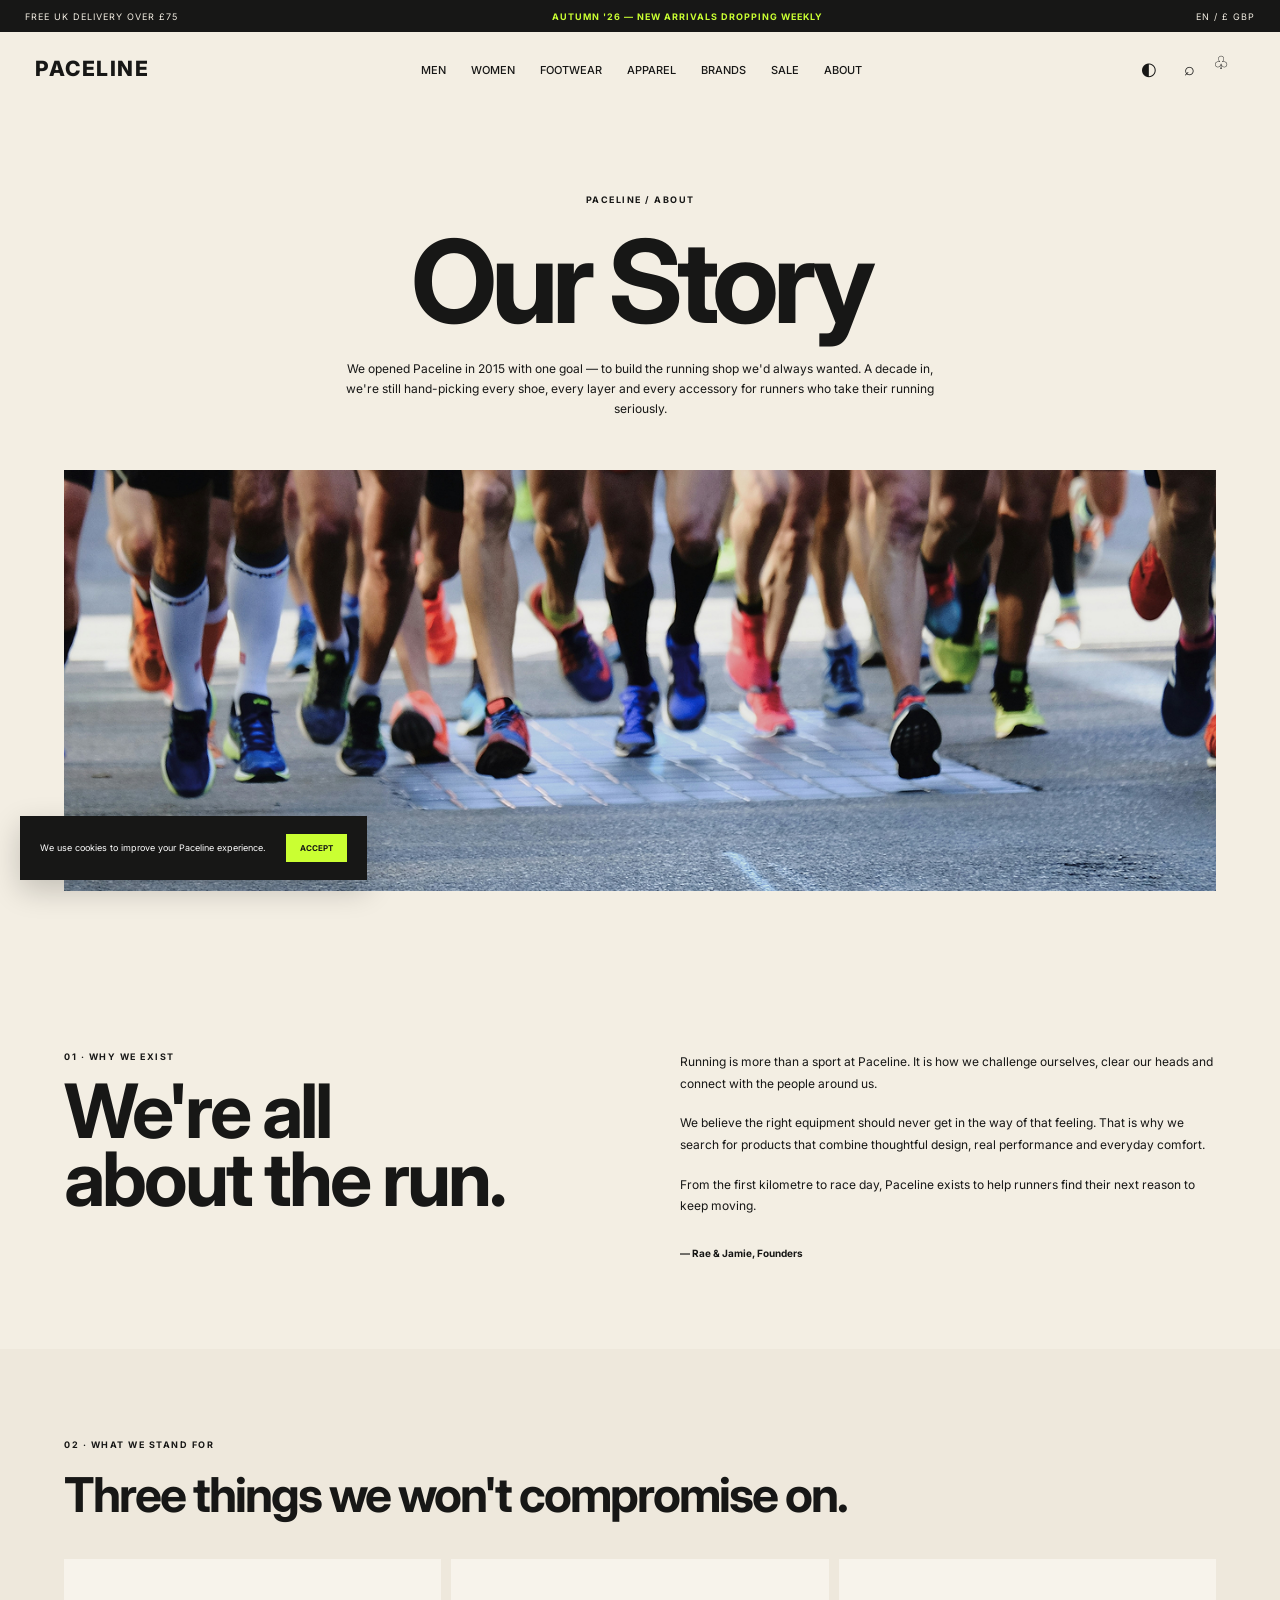
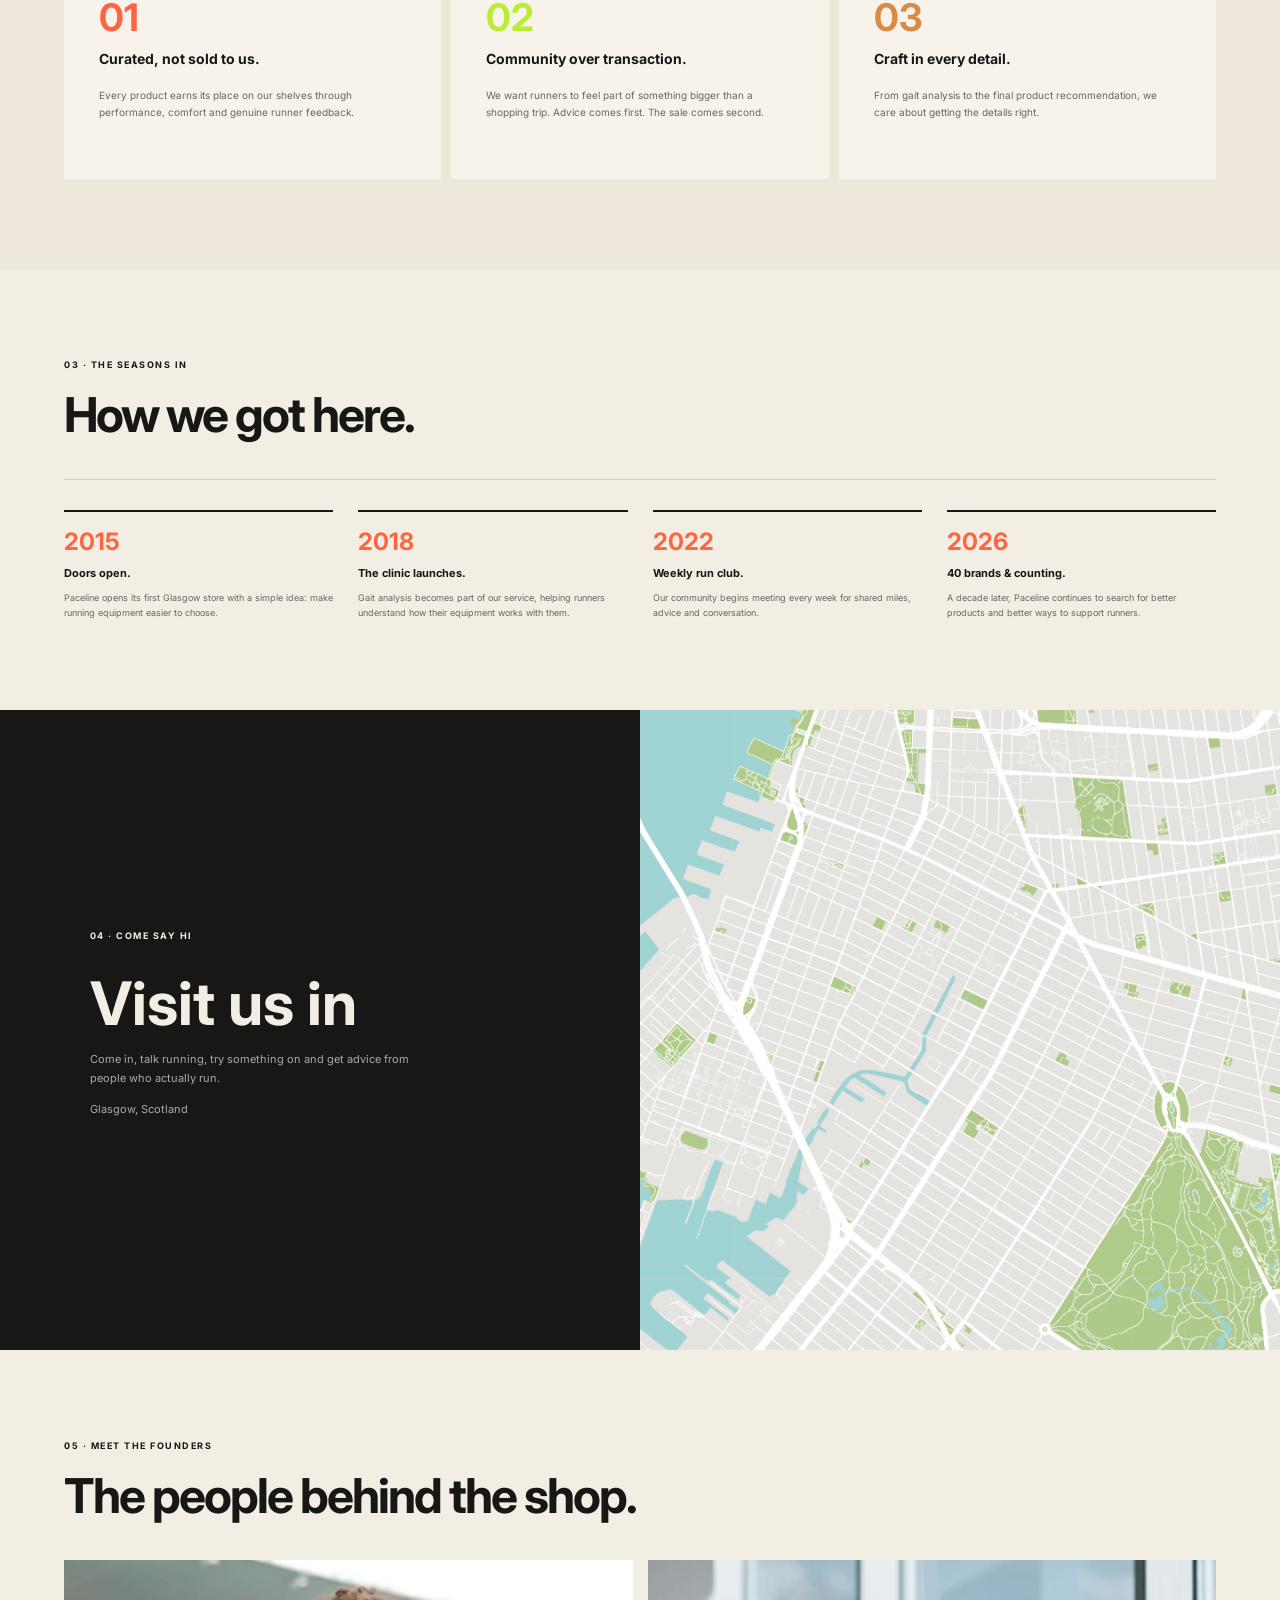
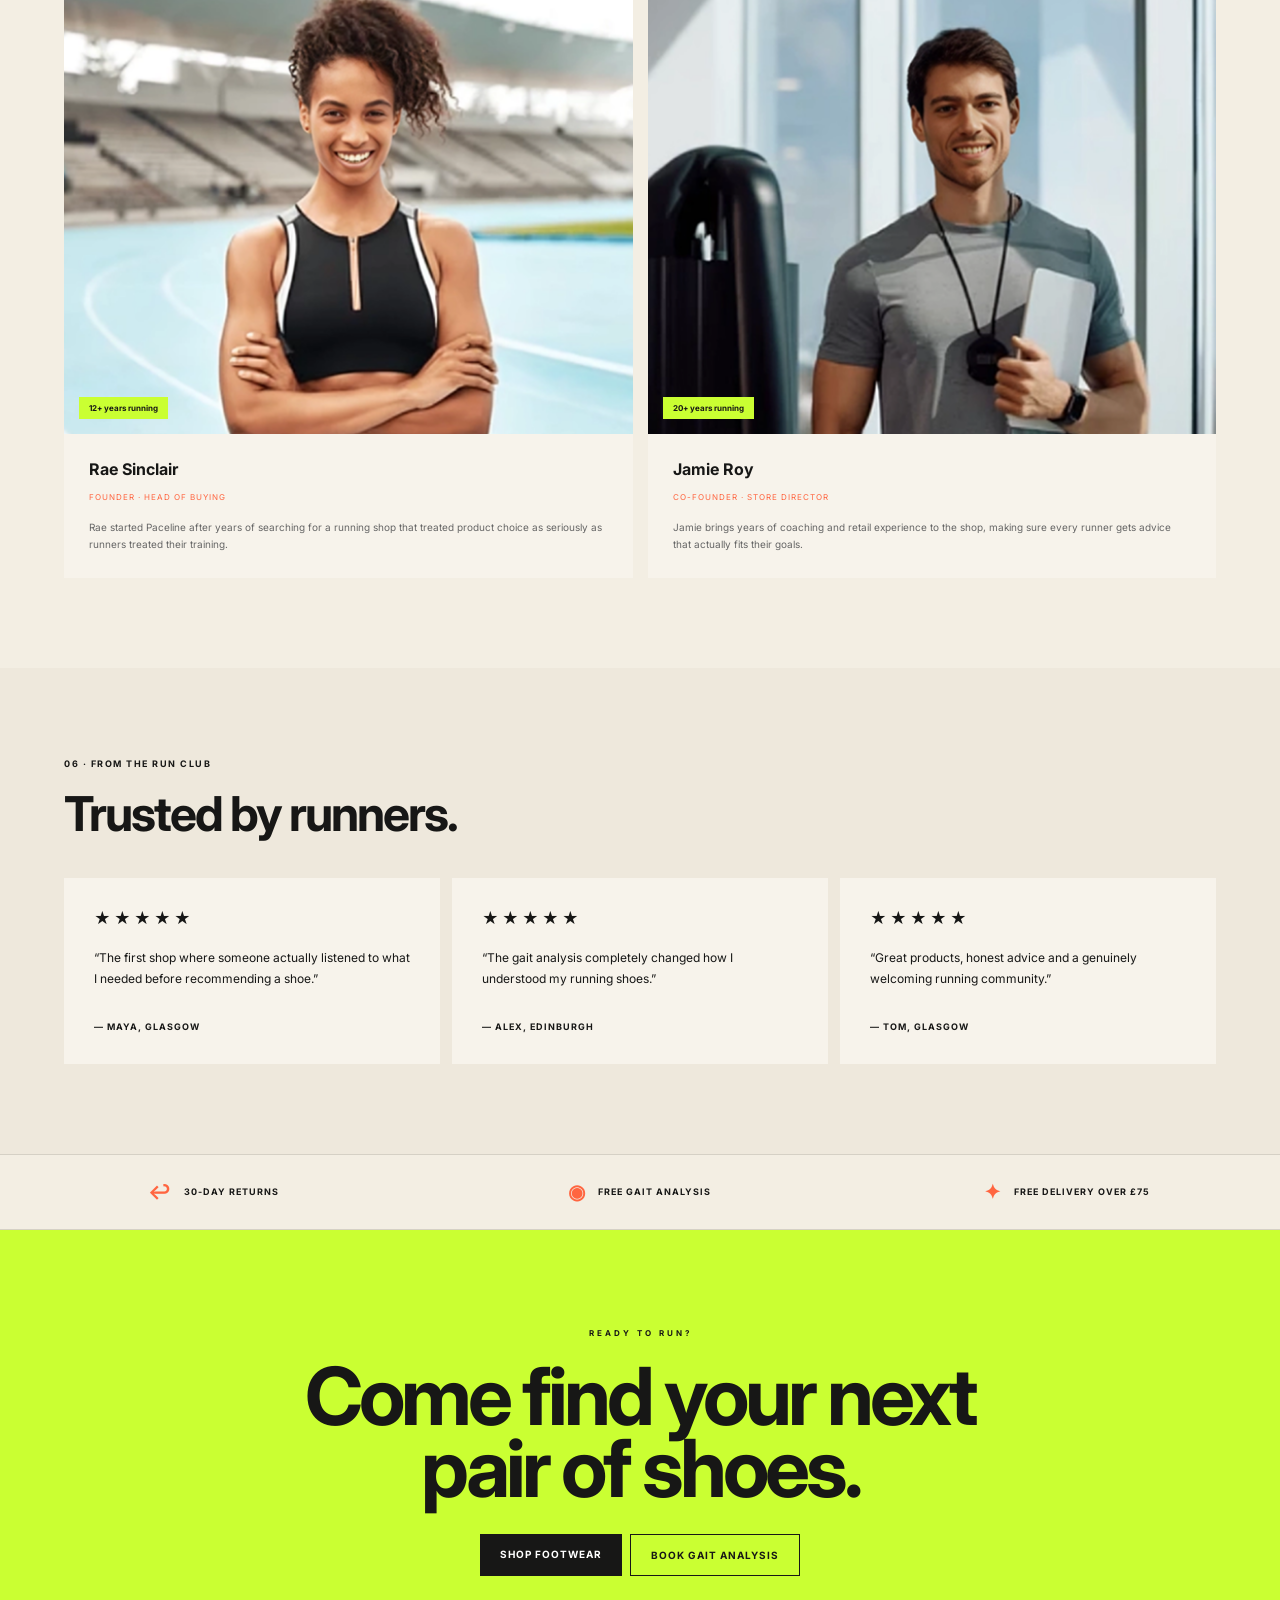
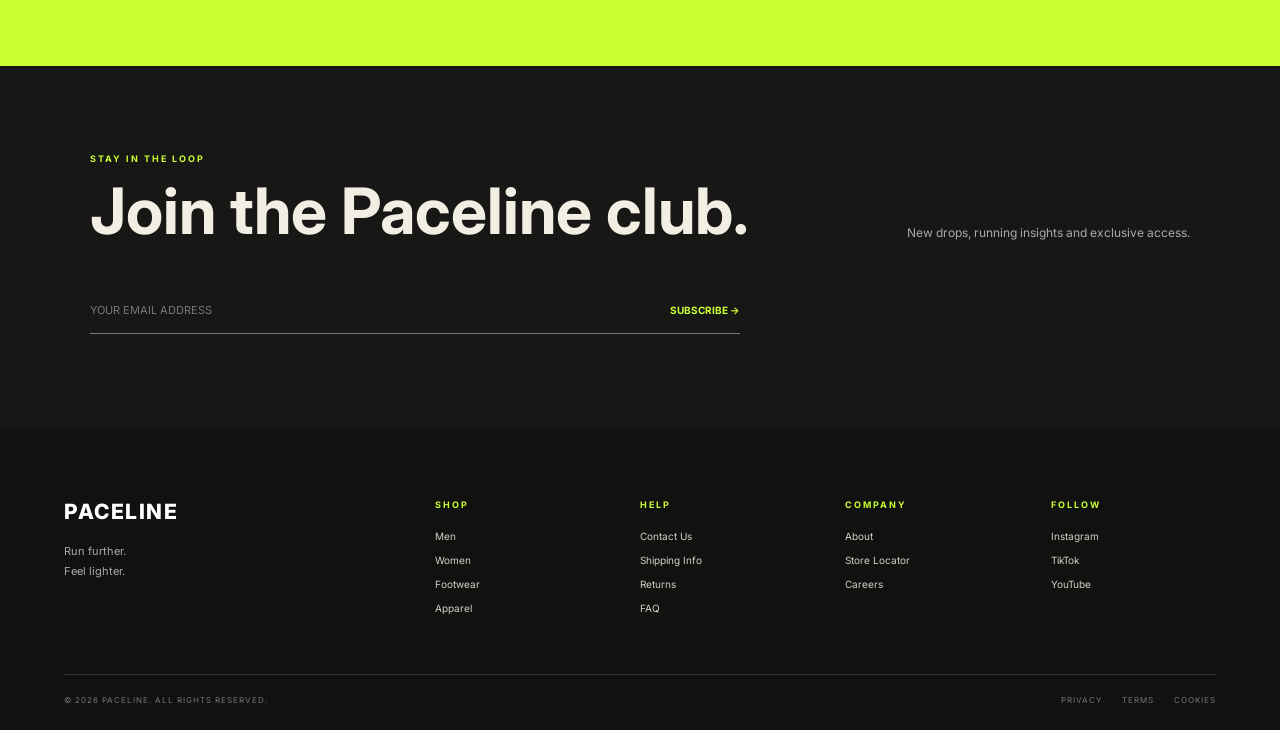
==== about.html @ 54e0bc65 "Initial Paceline website" ====
<!DOCTYPE html>
<html lang="en">

<head>

    <meta charset="UTF-8">

    <meta name="viewport" content="width=device-width, initial-scale=1.0">

    <title>About — Paceline</title>

    <link rel="stylesheet"
        href="https://fonts.googleapis.com/css2?family=Inter:wght@400;500;600;700;800&display=swap">

    <link rel="stylesheet" href="css/style.css">

</head>


<body class="about-page">


    <!-- ================= READING PROGRESS ================= -->

    <div class="reading-progress" id="reading-progress"></div>


    <!-- ================= ANNOUNCEMENT ================= -->

    <div class="announcement-bar">

        <div>FREE UK DELIVERY OVER <span data-gbp="75">£75</span></div>

        <div class="announcement-center">
            AUTUMN '26 — NEW ARRIVALS DROPPING WEEKLY
        </div>

        <button id="currency-switcher" class="currency-switcher">
            EN / £ GBP
        </button>

    </div>


    <!-- ================= NAVBAR ================= -->

    <nav class="navbar">

        <a href="index.html" class="logo">
            PACELINE
        </a>


        <ul class="nav-menu">

            <li><a href="index.html">Men</a></li>
            <li><a href="index.html">Women</a></li>
            <li><a href="index.html">Footwear</a></li>
            <li><a href="index.html">Apparel</a></li>
            <li><a href="index.html">Brands</a></li>
            <li><a href="index.html">Sale</a></li>
            <li><a href="about.html">About</a></li>

        </ul>


        <div class="nav-actions">

            <button class="icon-btn dark-toggle"
                aria-label="Toggle dark mode">
                ◐
            </button>

            <button class="icon-btn"
                id="search-button"
                aria-label="Search">
                ⌕
            </button>

            <a href="index.html#arrivals"
                class="icon-btn"
                aria-label="Shopping bag">
                ♧
            </a>

            <button class="hamburger"
                aria-label="Open menu">
                ☰
            </button>

        </div>

    </nav>


    <!-- ================= SEARCH PANEL ================= -->

    <div class="search-panel" id="search-panel">

        <button class="search-close" id="search-close">
            ×
        </button>

        <div class="search-box">

            <span>SEARCH PACELINE</span>

            <input
                id="site-search"
                type="search"
                placeholder="Search running shoes, apparel..."
                autocomplete="off">

            <p id="search-result">
                Try searching for footwear, trail, apparel or running.
            </p>

        </div>

    </div>


    <main>


        <!-- ================= ABOUT HERO ================= -->

        <section class="about-hero">

            <span class="section-number">
                PACELINE / ABOUT
            </span>

            <h1>
                Our Story
            </h1>

            <p>
                We opened Paceline in 2015 with one goal —
                to build the running shop we'd always wanted.
                A decade in, we're still hand-picking every
                shoe, every layer and every accessory for runners
                who take their running seriously.
            </p>

            <div class="about-hero-image">

                <img
                    src="src/About/main_story_section/image_joggers.png"
                    alt="Runners moving together on a road">

            </div>

        </section>


        <!-- ================= WHY WE RUN ================= -->

        <section class="why-run about-section">

            <div class="about-two-column">

                <div>

                    <span class="section-number">
                        01 · WHY WE EXIST
                    </span>

                    <h2>
                        We're all<br>
                        about the run.
                    </h2>

                </div>


                <div class="about-copy">

                    <p>
                        Running is more than a sport at Paceline.
                        It is how we challenge ourselves, clear
                        our heads and connect with the people around us.
                    </p>

                    <p>
                        We believe the right equipment should never
                        get in the way of that feeling. That is why
                        we search for products that combine thoughtful
                        design, real performance and everyday comfort.
                    </p>

                    <p>
                        From the first kilometre to race day,
                        Paceline exists to help runners find their
                        next reason to keep moving.
                    </p>

                    <strong>
                        — Rae & Jamie, Founders
                    </strong>

                </div>

            </div>

        </section>


        <!-- ================= WHAT WE STAND FOR ================= -->

        <section class="values-section about-section">

            <span class="section-number">
                02 · WHAT WE STAND FOR
            </span>

            <h2 class="small-section-title">
                Three things we won't compromise on.
            </h2>


            <div class="values-grid">


                <article class="value-card">

                    <strong>01</strong>

                    <h3>
                        Curated, not sold to us.
                    </h3>

                    <p>
                        Every product earns its place on our
                        shelves through performance, comfort
                        and genuine runner feedback.
                    </p>

                </article>


                <article class="value-card">

                    <strong>02</strong>

                    <h3>
                        Community over transaction.
                    </h3>

                    <p>
                        We want runners to feel part of something
                        bigger than a shopping trip. Advice comes
                        first. The sale comes second.
                    </p>

                </article>


                <article class="value-card">

                    <strong>03</strong>

                    <h3>
                        Craft in every detail.
                    </h3>

                    <p>
                        From gait analysis to the final product
                        recommendation, we care about getting
                        the details right.
                    </p>

                </article>


            </div>

        </section>


        <!-- ================= TIMELINE ================= -->

        <section class="timeline-section about-section">

            <span class="section-number">
                03 · THE SEASONS IN
            </span>

            <h2 class="small-section-title">
                How we got here.
            </h2>


            <div class="timeline">


                <article class="timeline-item">

                    <strong>2015</strong>

                    <h3>
                        Doors open.
                    </h3>

                    <p>
                        Paceline opens its first Glasgow store
                        with a simple idea: make running equipment
                        easier to choose.
                    </p>

                </article>


                <article class="timeline-item">

                    <strong>2018</strong>

                    <h3>
                        The clinic launches.
                    </h3>

                    <p>
                        Gait analysis becomes part of our service,
                        helping runners understand how their
                        equipment works with them.
                    </p>

                </article>


                <article class="timeline-item">

                    <strong>2022</strong>

                    <h3>
                        Weekly run club.
                    </h3>

                    <p>
                        Our community begins meeting every week
                        for shared miles, advice and conversation.
                    </p>

                </article>


                <article class="timeline-item">

                    <strong>2026</strong>

                    <h3>
                        40 brands & counting.
                    </h3>

                    <p>
                        A decade later, Paceline continues to
                        search for better products and better
                        ways to support runners.
                    </p>

                </article>


            </div>

        </section>


        <!-- ================= VISIT US ================= -->

        <section class="visit-section">

            <div class="visit-content">

                <span class="section-number">
                    04 · COME SAY HI
                </span>

                <h2>
                    Visit us in
                </h2>

                <p>
                    Come in, talk running, try something on and
                    get advice from people who actually run.
                </p>

                <p>
                    Glasgow, Scotland
                </p>

            </div>


            <div class="visit-map">

                <img
                    src="src/About/visit_us_section/map.png"
                    alt="Map showing Paceline store location">

            </div>

        </section>


        <!-- ================= FOUNDERS ================= -->

        <section class="founders-section about-section">

            <span class="section-number">
                05 · MEET THE FOUNDERS
            </span>

            <h2 class="small-section-title">
                The people behind the shop.
            </h2>


            <div class="founders-grid">


                <article class="founder-card">

                    <div class="founder-image">

                        <img
                            src="src/About/founders_section/image1.png"
                            alt="Rae Sinclair">

                        <span class="experience-badge">
                            12+ years running
                        </span>

                    </div>


                    <div class="founder-info">

                        <h3>
                            Rae Sinclair
                        </h3>

                        <span>
                            Founder · Head of Buying
                        </span>

                        <p>
                            Rae started Paceline after years of
                            searching for a running shop that treated
                            product choice as seriously as runners
                            treated their training.
                        </p>

                    </div>

                </article>


                <article class="founder-card">

                    <div class="founder-image">

                        <img
                            src="src/About/founders_section/image2.png"
                            alt="Jamie Roy">

                        <span class="experience-badge">
                            20+ years running
                        </span>

                    </div>


                    <div class="founder-info">

                        <h3>
                            Jamie Roy
                        </h3>

                        <span>
                            Co-Founder · Store Director
                        </span>

                        <p>
                            Jamie brings years of coaching and
                            retail experience to the shop, making
                            sure every runner gets advice that
                            actually fits their goals.
                        </p>

                    </div>

                </article>


            </div>

        </section>


        <!-- ================= TESTIMONIALS ================= -->

        <section class="testimonials-section about-section">

            <span class="section-number">
                06 · FROM THE RUN CLUB
            </span>

            <h2 class="small-section-title">
                Trusted by runners.
            </h2>


            <div class="testimonial-grid">

                <article class="testimonial">
                    <div class="stars">★★★★★</div>

                    <p>
                        “The first shop where someone actually
                        listened to what I needed before recommending
                        a shoe.”
                    </p>

                    <strong>
                        — Maya, Glasgow
                    </strong>
                </article>


                <article class="testimonial">
                    <div class="stars">★★★★★</div>

                    <p>
                        “The gait analysis completely changed how
                        I understood my running shoes.”
                    </p>

                    <strong>
                        — Alex, Edinburgh
                    </strong>
                </article>


                <article class="testimonial">
                    <div class="stars">★★★★★</div>

                    <p>
                        “Great products, honest advice and a
                        genuinely welcoming running community.”
                    </p>

                    <strong>
                        — Tom, Glasgow
                    </strong>
                </article>

            </div>

        </section>


        <!-- ================= TRUST BADGES ================= -->

        <section class="trust-section">

            <div class="trust-item">
                <strong>↩</strong>
                <span>30-DAY RETURNS</span>
            </div>

            <div class="trust-item">
                <strong>◉</strong>
                <span>FREE GAIT ANALYSIS</span>
            </div>

            <div class="trust-item">
                <strong>✦</strong>
                <span>FREE DELIVERY OVER <span data-gbp="75">£75</span></span>
            </div>

        </section>


        <!-- ================= BIG CTA ================= -->

        <section class="about-cta">

            <span>
                READY TO RUN?
            </span>

            <h2>
                Come find your next<br>
                pair of shoes.
            </h2>


            <div class="cta-buttons">

                <a href="index.html#arrivals"
                    class="btn btn-dark">
                    SHOP FOOTWEAR
                </a>

                <button
                    id="open-gait-modal"
                    class="btn btn-outline-dark">
                    BOOK GAIT ANALYSIS
                </button>

            </div>

        </section>


        <!-- ================= NEWSLETTER ================= -->

        <section class="newsletter">

            <div class="newsletter-top">

                <div>

                    <span>
                        STAY IN THE LOOP
                    </span>

                    <h2>
                        Join the Paceline club.
                    </h2>

                </div>

                <p>
                    New drops, running insights and
                    exclusive access.
                </p>

            </div>


            <form class="newsletter-form"
                id="newsletter-form">

                <input
                    type="email"
                    placeholder="YOUR EMAIL ADDRESS"
                    aria-label="Email address"
                    required>

                <button type="submit">
                    SUBSCRIBE →
                </button>

            </form>

            <p class="newsletter-message"></p>

        </section>

    </main>


    <!-- ================= GAIT MODAL ================= -->

    <div class="modal" id="gait-modal">

        <div class="modal-content">

            <button
                class="modal-close"
                id="close-gait-modal"
                aria-label="Close booking form">
                ×
            </button>


            <span class="section-number">
                PACELINE CLINIC
            </span>

            <h2>
                Book gait analysis.
            </h2>

            <p>
                Choose a convenient date and time for your
                free running gait analysis.
            </p>


            <form id="gait-form">

                <label>
                    Your name

                    <input
                        type="text"
                        id="gait-name"
                        required
                        minlength="2"
                        placeholder="Enter your name">
                </label>


                <label>
                    Date

                    <input
                        type="date"
                        id="gait-date"
                        required>
                </label>


                <label>
                    Time slot

                    <select id="gait-time" required>

                        <option value="">
                            Select a time
                        </option>

                        <option>
                            10:00 AM
                        </option>

                        <option>
                            11:30 AM
                        </option>

                        <option>
                            1:00 PM
                        </option>

                        <option>
                            3:00 PM
                        </option>

                        <option>
                            5:00 PM
                        </option>

                    </select>

                </label>


                <button
                    type="submit"
                    class="btn btn-dark modal-submit">
                    CONFIRM BOOKING →
                </button>

                <p
                    id="gait-message"
                    class="form-message">
                </p>

            </form>

        </div>

    </div>


    <!-- ================= FOOTER ================= -->

    <footer class="footer">

        <div class="footer-grid">


            <div class="footer-brand">

                <a href="index.html"
                    class="logo">
                    PACELINE
                </a>

                <p>
                    Run further.<br>
                    Feel lighter.
                </p>

            </div>


            <div class="footer-column">

                <h4>SHOP</h4>

                <a href="index.html">Men</a>
                <a href="index.html">Women</a>
                <a href="index.html">Footwear</a>
                <a href="index.html">Apparel</a>

            </div>


            <div class="footer-column">

                <h4>HELP</h4>

                <a href="#">Contact Us</a>
                <a href="#">Shipping Info</a>
                <a href="#">Returns</a>
                <a href="#">FAQ</a>

            </div>


            <div class="footer-column">

                <h4>COMPANY</h4>

                <a href="about.html">About</a>
                <a href="#">Store Locator</a>
                <a href="#">Careers</a>

            </div>


            <div class="footer-column">

                <h4>FOLLOW</h4>

                <a href="#">Instagram</a>
                <a href="#">TikTok</a>
                <a href="#">YouTube</a>

            </div>

        </div>


        <div class="footer-bottom">

            <p>
                © 2026 PACELINE. ALL RIGHTS RESERVED.
            </p>

            <div class="footer-legal">

                <a href="#">PRIVACY</a>
                <a href="#">TERMS</a>
                <a href="#">COOKIES</a>

            </div>

        </div>

    </footer>


    <!-- ================= BACK TO TOP ================= -->

    <button
        id="back-to-top"
        class="back-to-top"
        aria-label="Back to top">
        ↑
    </button>


    <!-- ================= COOKIE BANNER ================= -->

    <div class="cookie-banner" id="cookie-banner">

        <p>
            We use cookies to improve your Paceline experience.
        </p>

        <button id="accept-cookies">
            ACCEPT
        </button>

    </div>


    <script src="js/script.js"></script>

</body>

</html>
---- css/style.css ----
/* =========================================================
   PACELINE — FRONTEND TASK
   Main Stylesheet
   ========================================================= */


/* =========================
   RESET
   ========================= */

* {
    margin: 0;
    padding: 0;
    box-sizing: border-box;
}

html {
    scroll-behavior: smooth;
}

body {
    font-family: "Inter", Arial, sans-serif;
    background: #f3eee3;
    color: #171716;
    overflow-x: hidden;
}

img {
    display: block;
    width: 100%;
}

a {
    color: inherit;
    text-decoration: none;
}

button,
input {
    font: inherit;
}


/* =========================
   ANNOUNCEMENT BAR
   ========================= */

.announcement-bar {
    min-height: 32px;
    padding: 8px 25px;

    background: #171716;
    color: #f3eee3;

    display: flex;
    align-items: center;
    justify-content: space-between;

    font-size: 9px;
    letter-spacing: 1px;
    text-transform: uppercase;
}

.announcement-center {
    color: #caff32;
    font-weight: 700;
}


/* =========================
   NAVBAR
   ========================= */

.navbar {
    width: 100%;
    min-height: 72px;

    padding: 0 35px;

    background: #f3eee3;

    display: flex;
    align-items: center;

    position: relative;
    z-index: 100;
}


/* Logo */

.logo {
    color: #171716;
    font-size: 21px;
    font-weight: 800;
    letter-spacing: 1.5px;

    white-space: nowrap;
}


/* NAVIGATION */

.nav-menu {
    display: flex;
    flex-direction: row;
    align-items: center;
    justify-content: center;

    gap: 25px;

    list-style: none;

    margin-left: auto;
    margin-right: auto;
}

.nav-menu li {
    list-style: none;
}

.nav-menu a {
    color: #171716;

    font-size: 11px;
    font-weight: 500;

    text-transform: uppercase;

    white-space: nowrap;

    transition: opacity 0.2s ease;
}

.nav-menu a:hover {
    opacity: 0.5;
}


/* NAV ACTIONS */

.nav-actions {
    display: flex;
    align-items: center;
    gap: 8px;
}

.icon-btn {
    width: 32px;
    height: 32px;

    border: none;
    background: transparent;

    color: #171716;

    cursor: pointer;

    font-size: 18px;
}

.icon-btn:hover {
    opacity: 0.5;
}

.cart-button {
    position: relative;
}

.cart-count {
    position: absolute;

    top: -2px;
    right: -2px;

    width: 15px;
    height: 15px;

    border-radius: 50%;

    background: #caff32;

    display: flex;
    align-items: center;
    justify-content: center;

    font-size: 8px;
    font-weight: 700;
}

.hamburger {
    display: none;

    border: none;
    background: transparent;

    font-size: 22px;

    cursor: pointer;
}


/* =========================
   HERO
   ========================= */

.hero {
    min-height: 650px;

    background-image:
        linear-gradient(
            90deg,
            rgba(0, 0, 0, 0.55),
            rgba(0, 0, 0, 0.05)
        ),
        url("../src/Home/hero_section/image1.png");

    background-size: cover;
    background-position: center;

    position: relative;

    display: flex;
    align-items: center;
}

.hero-overlay {
    max-width: 650px;

    padding: 70px 7vw;

    color: white;
}

.sub-heading {
    display: block;

    color: #caff32;

    font-size: 10px;
    font-weight: 700;

    letter-spacing: 2px;

    margin-bottom: 20px;
}

.hero h1 {
    font-size: clamp(50px, 7vw, 90px);

    line-height: 0.95;

    letter-spacing: -4px;

    margin-bottom: 25px;
}

.hero p {
    max-width: 420px;

    font-size: 14px;

    line-height: 1.7;

    margin-bottom: 30px;
}

.hero-buttons {
    display: flex;
    gap: 12px;
    flex-wrap: wrap;
}


/* =========================
   BUTTONS
   ========================= */

.btn {
    display: inline-block;

    padding: 14px 20px;

    font-size: 10px;
    font-weight: 700;

    letter-spacing: 1px;

    transition: all 0.2s ease;
}

.btn-primary {
    background: #caff32;
    color: #171716;
}

.btn-primary:hover {
    background: white;
}

.btn-secondary {
    border: 1px solid white;
    color: white;
}

.btn-secondary:hover {
    background: white;
    color: #171716;
}

.btn-light {
    display: inline-block;

    padding: 14px 20px;

    border: 1px solid #f3eee3;

    color: #f3eee3;

    font-size: 10px;
    font-weight: 700;

    letter-spacing: 1px;
}


/* =========================
   GENERAL SECTIONS
   ========================= */

.section {
    padding: 100px 5vw;
}

.section-top {
    display: flex;

    justify-content: space-between;
    align-items: flex-end;

    margin-bottom: 45px;
}

.section-number {
    display: block;

    font-size: 9px;
    font-weight: 700;

    letter-spacing: 1.5px;

    margin-bottom: 15px;
}

.section-top h2 {
    font-size: clamp(36px, 5vw, 62px);

    line-height: 0.95;

    letter-spacing: -2px;
}

.section-link {
    font-size: 10px;
    font-weight: 700;

    border-bottom: 1px solid #171716;

    padding-bottom: 5px;
}


/* =========================
   CATEGORY SECTION
   ========================= */

.category-grid {
    display: grid;

    grid-template-columns: repeat(4, 1fr);

    gap: 12px;
}

.category-card {
    position: relative;

    min-height: 480px;

    overflow: hidden;

    background: #ddd;
}

.category-card img {
    height: 100%;

    object-fit: cover;

    transition: transform 0.5s ease;
}

.category-card:hover img {
    transform: scale(1.04);
}

.category-card::after {
    content: "";

    position: absolute;

    inset: 0;

    background: linear-gradient(
        transparent 45%,
        rgba(0, 0, 0, 0.7)
    );
}

.category-content {
    position: absolute;

    left: 25px;
    right: 25px;
    bottom: 25px;

    z-index: 2;

    color: white;
}

.category-content span {
    font-size: 9px;
}

.category-content h3 {
    font-size: 24px;

    margin: 7px 0 15px;
}

.category-content a {
    font-size: 9px;

    font-weight: 700;

    letter-spacing: 1px;
}


/* =========================
   ARRIVALS
   ========================= */

.product-filters {
    display: flex;

    gap: 25px;

    margin-bottom: 30px;

    border-bottom: 1px solid #d0cbc0;
}

.filter-btn {
    border: none;

    background: transparent;

    padding: 12px 0;

    color: #777;

    font-size: 10px;

    cursor: pointer;
}

.filter-btn.active {
    color: #171716;

    border-bottom: 2px solid #171716;

    font-weight: 700;
}

.product-grid {
    display: grid;

    grid-template-columns: repeat(4, 1fr);

    gap: 18px;
}

.product-card {
    position: relative;
}

.product-image {
    position: relative;

    background: #e6e1d6;

    aspect-ratio: 1 / 1;

    overflow: hidden;
}

.product-image img {
    width: 100%;
    height: 100%;

    object-fit: cover;

    transition: transform 0.4s ease;
}

.product-card:hover .product-image img {
    transform: scale(1.03);
}

.wishlist-btn {
    position: absolute;

    top: 15px;
    right: 15px;

    width: 35px;
    height: 35px;

    border: none;

    border-radius: 50%;

    background: white;

    font-size: 20px;

    cursor: pointer;
}

.product-info {
    padding-top: 15px;
}

.product-brand {
    font-size: 9px;

    font-weight: 700;

    letter-spacing: 1px;
}

.product-name {
    font-size: 14px;

    margin: 6px 0;
}

.product-price {
    font-size: 12px;
}


/* =========================
   STORY
   ========================= */

.story {
    display: grid;

    grid-template-columns: 1fr 1fr;

    min-height: 600px;
}

.story-image {
    overflow: hidden;
}

.story-image img {
    width: 100%;
    height: 100%;

    object-fit: cover;
}

.story-content {
    background: #171716;

    color: #f3eee3;

    padding: 80px 7vw;

    display: flex;
    flex-direction: column;

    justify-content: center;
}

.story-eyebrow {
    color: #caff32;

    font-size: 9px;

    font-weight: 700;

    letter-spacing: 2px;

    margin-bottom: 20px;
}

.story-content h2 {
    font-size: clamp(38px, 5vw, 65px);

    line-height: 0.95;

    letter-spacing: -2px;

    margin-bottom: 25px;
}

.story-content p {
    max-width: 430px;

    color: #bcbab3;

    font-size: 13px;

    line-height: 1.8;

    margin-bottom: 35px;
}

.story-stats {
    display: flex;

    gap: 45px;

    margin-bottom: 35px;
}

.stat {
    display: flex;
    flex-direction: column;

    gap: 5px;
}

.stat strong {
    color: #caff32;

    font-size: 28px;
}

.stat span {
    color: #aaa;

    font-size: 9px;

    text-transform: uppercase;
}


/* =========================
   EXPLORE
   ========================= */

.explore-grid {
    display: grid;

    grid-template-columns: 1fr 1fr;

    gap: 12px;
}

.explore-card {
    min-height: 550px;

    position: relative;

    overflow: hidden;
}

.explore-card img {
    height: 100%;

    object-fit: cover;

    transition: transform 0.5s ease;
}

.explore-card:hover img {
    transform: scale(1.04);
}

.explore-card::after {
    content: "";

    position: absolute;

    inset: 0;

    background: linear-gradient(
        transparent 40%,
        rgba(0, 0, 0, 0.7)
    );
}

.explore-content {
    position: absolute;

    z-index: 2;

    bottom: 35px;
    left: 35px;

    color: white;
}

.explore-content span {
    font-size: 9px;

    letter-spacing: 2px;
}

.explore-content h2 {
    font-size: 38px;

    margin: 8px 0 18px;
}

.explore-content a {
    font-size: 10px;

    font-weight: 700;
}


/* =========================
   NEWSLETTER
   ========================= */

.newsletter {
    background: #171716;

    color: #f3eee3;

    padding: 80px 7vw;
}

.newsletter-top {
    display: flex;

    justify-content: space-between;

    align-items: flex-end;

    gap: 40px;

    margin-bottom: 45px;
}

.newsletter-top span {
    color: #caff32;

    font-size: 9px;

    font-weight: 700;

    letter-spacing: 2px;
}

.newsletter h2 {
    font-size: clamp(40px, 5vw, 70px);

    line-height: 0.95;

    margin-top: 15px;
}

.newsletter-top p {
    max-width: 300px;

    color: #aaa;

    font-size: 12px;

    line-height: 1.6;
}

.newsletter-form {
    display: flex;

    max-width: 650px;

    border-bottom: 1px solid #777;
}

.newsletter-form input {
    flex: 1;

    background: transparent;

    border: none;

    outline: none;

    color: white;

    padding: 16px 0;

    font-size: 11px;
}

.newsletter-form input::placeholder {
    color: #777;
}

.newsletter-form button {
    border: none;

    background: transparent;

    color: #caff32;

    font-size: 10px;

    font-weight: 700;

    cursor: pointer;
}

.newsletter-message {
    margin-top: 15px;

    color: #caff32;

    font-size: 10px;
}


/* =========================
   FOOTER
   ========================= */

.footer {
    background: #111110;

    color: #f3eee3;

    padding: 70px 5vw 25px;
}

.footer-grid {
    display: grid;

    grid-template-columns: 2fr repeat(4, 1fr);

    gap: 40px;

    padding-bottom: 60px;
}

.footer-brand .logo {
    color: white;
}

.footer-brand p {
    color: #aaa;

    font-size: 11px;

    line-height: 1.8;

    margin-top: 18px;
}

.footer-column {
    display: flex;

    flex-direction: column;

    gap: 12px;
}

.footer-column h4 {
    color: #caff32;

    font-size: 9px;

    letter-spacing: 2px;

    margin-bottom: 8px;
}

.footer-column a {
    color: #d2d0c8;

    font-size: 10px;

    transition: color 0.2s ease;
}

.footer-column a:hover {
    color: #caff32;
}

.footer-bottom {
    border-top: 1px solid #333;

    padding-top: 20px;

    display: flex;

    justify-content: space-between;

    align-items: center;
}

.footer-bottom p,
.footer-legal a {
    color: #777;

    font-size: 8px;

    letter-spacing: 1px;
}

.footer-legal {
    display: flex;

    gap: 20px;
}


/* =========================
   TABLET
   ========================= */

@media (max-width: 1000px) {

    .nav-menu {
        gap: 13px;
    }

    .nav-menu a {
        font-size: 9px;
    }

    .navbar {
        padding: 0 20px;
    }

    .category-grid,
    .product-grid {
        grid-template-columns: repeat(2, 1fr);
    }

    .footer-grid {
        grid-template-columns: repeat(3, 1fr);
    }

}


/* =========================
   MOBILE
   ========================= */

@media (max-width: 768px) {

    .announcement-bar {
        justify-content: center;
        text-align: center;
    }

    .announcement-bar > div:first-child,
    .announcement-bar > div:last-child {
        display: none;
    }

    .navbar {
        min-height: 65px;
    }

    .nav-menu {
        display: none;
    }

    .hamburger {
        display: block;
    }

    .hero {
        min-height: 580px;
    }

    .hero-overlay {
        padding: 50px 25px;
    }

    .hero h1 {
        font-size: 55px;
    }

    .section {
        padding: 70px 20px;
    }

    .section-top {
        align-items: flex-start;
        flex-direction: column;

        gap: 25px;
    }

    .category-grid,
    .product-grid {
        grid-template-columns: 1fr 1fr;
    }

    .category-card {
        min-height: 350px;
    }

    .story {
        grid-template-columns: 1fr;
    }

    .story-image {
        min-height: 400px;
    }

    .story-content {
        padding: 65px 25px;
    }

    .explore-grid {
        grid-template-columns: 1fr;
    }

    .explore-card {
        min-height: 450px;
    }

    .newsletter {
        padding: 65px 25px;
    }

    .newsletter-top {
        flex-direction: column;
        align-items: flex-start;
    }

    .footer-grid {
        grid-template-columns: 1fr 1fr;
    }

}


/* =========================
   SMALL MOBILE
   ========================= */

@media (max-width: 480px) {

    .category-grid,
    .product-grid {
        grid-template-columns: 1fr;
    }

    .category-card {
        min-height: 450px;
    }

    .footer-grid {
        grid-template-columns: 1fr;
    }

    .footer-bottom {
        flex-direction: column;
        align-items: flex-start;

        gap: 15px;
    }

    .story-stats {
        gap: 20px;
    }

}
/* =========================================================
   ABOUT PAGE
   ========================================================= */


/* =========================
   READING PROGRESS
   ========================= */

.reading-progress {
    position: fixed;

    top: 0;
    left: 0;

    width: 0%;
    height: 4px;

    background: #caff32;

    z-index: 9999;
}


/* =========================
   CURRENCY
   ========================= */

.currency-switcher {
    border: none;
    background: transparent;

    color: #f3eee3;

    font-size: 9px;
    letter-spacing: 1px;

    cursor: pointer;
}


/* =========================
   ABOUT HERO
   ========================= */

.about-hero {
    padding: 90px 5vw 70px;

    text-align: center;
}

.about-hero h1 {
    font-size: clamp(60px, 9vw, 125px);

    line-height: .9;

    letter-spacing: -6px;

    margin: 25px 0;
}

.about-hero > p {
    max-width: 620px;

    margin: 0 auto 50px;

    font-size: 12px;

    line-height: 1.7;
}

.about-hero-image {
    max-width: 1400px;

    margin: auto;
}

.about-hero-image img {
    width: 100%;
}


/* =========================
   ABOUT SECTIONS
   ========================= */

.about-section {
    padding: 90px 5vw;
}

.about-two-column {
    display: grid;

    grid-template-columns: 1fr 1fr;

    gap: 80px;
}

.about-two-column h2 {
    font-size: clamp(45px, 6vw, 75px);

    line-height: .9;

    letter-spacing: -3px;
}

.about-copy {
    max-width: 560px;
}

.about-copy p {
    font-size: 12px;

    line-height: 1.8;

    margin-bottom: 18px;
}

.about-copy strong {
    display: block;

    margin-top: 30px;

    font-size: 10px;
}


/* =========================
   VALUES
   ========================= */

.values-section {
    background: #eee8dc;
}

.small-section-title {
    font-size: clamp(30px, 4vw, 48px);

    margin: 15px 0 35px;

    letter-spacing: -2px;
}

.values-grid {
    display: grid;

    grid-template-columns: repeat(3, 1fr);

    gap: 10px;
}

.value-card {
    background: #f7f3eb;

    padding: 35px;

    min-height: 220px;
}

.value-card > strong {
    color: #ff6540;

    font-size: 38px;
}

.value-card:nth-child(2) > strong {
    color: #b9ed32;
}

.value-card:nth-child(3) > strong {
    color: #d98b46;
}

.value-card h3 {
    font-size: 14px;

    margin: 10px 0 20px;
}

.value-card p {
    font-size: 10px;

    line-height: 1.7;

    color: #666;
}


/* =========================
   TIMELINE
   ========================= */

.timeline {
    display: grid;

    grid-template-columns: repeat(4, 1fr);

    gap: 25px;

    border-top: 1px solid #d5d0c5;

    padding-top: 30px;
}

.timeline-item {
    border-top: 2px solid #171716;

    padding-top: 15px;
}

.timeline-item > strong {
    color: #ff6540;

    font-size: 24px;
}

.timeline-item h3 {
    font-size: 11px;

    margin: 10px 0;
}

.timeline-item p {
    color: #666;

    font-size: 9px;

    line-height: 1.7;
}


/* =========================
   VISIT US
   ========================= */

.visit-section {
    display: grid;

    grid-template-columns: 1fr 1fr;

    min-height: 450px;
}

.visit-content {
    background: #171716;

    color: #f3eee3;

    padding: 80px 7vw;

    display: flex;

    flex-direction: column;

    justify-content: center;
}

.visit-content h2 {
    font-size: 60px;

    line-height: .9;

    margin: 20px 0;
}

.visit-content p {
    color: #aaa;

    font-size: 11px;

    line-height: 1.7;

    max-width: 350px;

    margin-bottom: 12px;
}

.visit-map {
    min-height: 450px;
}

.visit-map img {
    height: 100%;

    object-fit: cover;
}


/* =========================
   FOUNDERS
   ========================= */

.founders-grid {
    display: grid;

    grid-template-columns: 1fr 1fr;

    gap: 15px;
}

.founder-card {
    background: #f7f3eb;
}

.founder-image {
    position: relative;
}

.founder-image img {
    width: 100%;

    aspect-ratio: 1.2;

    object-fit: cover;
}

.experience-badge {
    position: absolute;

    bottom: 15px;
    left: 15px;

    background: #caff32;

    color: #171716;

    padding: 6px 10px;

    font-size: 8px;

    font-weight: 700;
}

.founder-info {
    padding: 25px;
}

.founder-info h3 {
    font-size: 16px;

    margin-bottom: 5px;
}

.founder-info > span {
    color: #ff6540;

    font-size: 8px;

    text-transform: uppercase;

    letter-spacing: 1px;
}

.founder-info p {
    margin-top: 15px;

    color: #666;

    font-size: 10px;

    line-height: 1.7;
}


/* =========================
   TESTIMONIALS
   ========================= */

.testimonials-section {
    background: #eee8dc;
}

.testimonial-grid {
    display: grid;

    grid-template-columns: repeat(3, 1fr);

    gap: 12px;
}

.testimonial {
    background: #f7f3eb;

    padding: 30px;
}

.stars {
    color: #171716;

    letter-spacing: 3px;

    margin-bottom: 20px;
}

.testimonial p {
    font-size: 12px;

    line-height: 1.7;

    margin-bottom: 25px;
}

.testimonial strong {
    font-size: 9px;

    text-transform: uppercase;

    letter-spacing: 1px;
}


/* =========================
   TRUST BADGES
   ========================= */

.trust-section {
    display: grid;

    grid-template-columns: repeat(3, 1fr);

    border-top: 1px solid #d5d0c5;

    border-bottom: 1px solid #d5d0c5;
}

.trust-item {
    padding: 25px;

    display: flex;

    justify-content: center;

    align-items: center;

    gap: 12px;

    font-size: 9px;

    font-weight: 700;

    letter-spacing: 1px;
}

.trust-item strong {
    color: #ff6540;

    font-size: 20px;
}


/* =========================
   ABOUT CTA
   ========================= */

.about-cta {
    background: #caff32;

    text-align: center;

    padding: 90px 20px;
}

.about-cta > span {
    font-size: 8px;

    font-weight: 700;

    letter-spacing: 3px;
}

.about-cta h2 {
    font-size: clamp(45px, 7vw, 80px);

    line-height: .9;

    letter-spacing: -4px;

    margin: 20px 0 30px;
}

.cta-buttons {
    display: flex;

    justify-content: center;

    gap: 8px;
}

.btn-dark {
    border: none;

    background: #171716;

    color: white;

    cursor: pointer;
}

.btn-outline-dark {
    border: 1px solid #171716;

    background: transparent;

    color: #171716;

    cursor: pointer;
}


/* =========================
   MODAL
   ========================= */

.modal {
    position: fixed;

    inset: 0;

    background: rgba(0, 0, 0, .65);

    z-index: 5000;

    display: none;

    align-items: center;

    justify-content: center;

    padding: 20px;
}

.modal.active {
    display: flex;
}

.modal-content {
    position: relative;

    width: 100%;

    max-width: 500px;

    background: #f3eee3;

    padding: 45px;
}

.modal-close {
    position: absolute;

    top: 15px;
    right: 18px;

    border: none;

    background: transparent;

    font-size: 28px;

    cursor: pointer;
}

.modal-content h2 {
    font-size: 42px;

    line-height: .95;

    margin: 15px 0;
}

.modal-content > p {
    color: #666;

    font-size: 11px;

    line-height: 1.6;

    margin-bottom: 25px;
}

#gait-form {
    display: flex;

    flex-direction: column;

    gap: 18px;
}

#gait-form label {
    display: flex;

    flex-direction: column;

    gap: 7px;

    font-size: 9px;

    font-weight: 700;

    text-transform: uppercase;
}

#gait-form input,
#gait-form select {
    width: 100%;

    border: 1px solid #bbb;

    background: transparent;

    padding: 12px;

    outline: none;

    font-size: 11px;
}

.modal-submit {
    margin-top: 5px;

    padding: 15px;

    border: none;
}

.form-message {
    font-size: 10px;

    color: #267a18;
}


/* =========================
   SEARCH PANEL
   ========================= */

.search-panel {
    position: fixed;

    inset: 0;

    background: #f3eee3;

    z-index: 4000;

    display: none;

    align-items: center;

    justify-content: center;
}

.search-panel.active {
    display: flex;
}

.search-box {
    width: min(700px, 85%);

    text-align: center;
}

.search-box span {
    font-size: 9px;

    letter-spacing: 2px;

    font-weight: 700;
}

.search-box input {
    display: block;

    width: 100%;

    border: none;

    border-bottom: 2px solid #171716;

    background: transparent;

    padding: 20px 0;

    margin: 15px 0;

    outline: none;

    font-size: 30px;
}

.search-box p {
    color: #777;

    font-size: 10px;
}

.search-close {
    position: absolute;

    top: 25px;
    right: 30px;

    border: none;

    background: transparent;

    font-size: 30px;

    cursor: pointer;
}


/* =========================
   BACK TO TOP
   ========================= */

.back-to-top {
    position: fixed;

    right: 20px;
    bottom: 20px;

    width: 45px;
    height: 45px;

    border: none;

    border-radius: 50%;

    background: #caff32;

    color: #171716;

    font-size: 20px;

    cursor: pointer;

    z-index: 2000;

    opacity: 0;

    pointer-events: none;

    transition: opacity .2s ease;
}

.back-to-top.visible {
    opacity: 1;

    pointer-events: auto;
}


/* =========================
   COOKIE BANNER
   ========================= */

.cookie-banner {
    position: fixed;

    bottom: 20px;
    left: 20px;

    max-width: 430px;

    background: #171716;

    color: white;

    padding: 18px 20px;

    z-index: 6000;

    display: flex;

    align-items: center;

    gap: 20px;

    box-shadow: 0 10px 30px rgba(0,0,0,.2);
}

.cookie-banner p {
    font-size: 9px;

    line-height: 1.5;
}

.cookie-banner button {
    border: none;

    background: #caff32;

    color: #171716;

    padding: 9px 14px;

    font-size: 8px;

    font-weight: 700;

    cursor: pointer;
}


/* =========================
   DARK MODE
   ========================= */

body.dark-mode {
    background: #111110;

    color: #f3eee3;
}

body.dark-mode .navbar,
body.dark-mode .about-hero,
body.dark-mode .modal-content,
body.dark-mode .search-panel {
    background: #111110;

    color: #f3eee3;
}

body.dark-mode .nav-menu a,
body.dark-mode .logo,
body.dark-mode .icon-btn {
    color: #f3eee3;
}

body.dark-mode .values-section,
body.dark-mode .testimonials-section {
    background: #1b1b19;
}

body.dark-mode .value-card,
body.dark-mode .founder-card,
body.dark-mode .testimonial {
    background: #22221f;

    color: #f3eee3;
}

body.dark-mode .value-card p,
body.dark-mode .founder-info p,
body.dark-mode .testimonial p {
    color: #aaa;
}


/* =========================
   MOBILE ABOUT
   ========================= */

@media (max-width: 768px) {

    .about-hero {
        padding: 65px 20px 50px;
    }

    .about-hero h1 {
        letter-spacing: -3px;
    }

    .about-two-column {
        grid-template-columns: 1fr;

        gap: 40px;
    }

    .values-grid,
    .timeline,
    .testimonial-grid,
    .trust-section {
        grid-template-columns: 1fr;
    }

    .timeline {
        gap: 35px;
    }

    .visit-section {
        grid-template-columns: 1fr;
    }

    .visit-map {
        min-height: 350px;
    }

    .founders-grid {
        grid-template-columns: 1fr;
    }

    .cta-buttons {
        flex-direction: column;

        align-items: center;
    }

    .modal-content {
        padding: 35px 25px;
    }

    .cookie-banner {
        left: 10px;
        right: 10px;
        bottom: 10px;

        max-width: none;
    }

}
/* =========================================================
   INDEX EXTRA FEATURES
   ========================================================= */


/* =========================
   PRODUCT RATINGS
   ========================= */

.product-rating {
    font-size: 10px;

    letter-spacing: 1px;

    margin: 8px 0;
}

.product-rating span {
    color: #777;

    letter-spacing: 0;
}

.stock-warning {
    color: #e87535;

    font-size: 9px;

    font-weight: 700;

    margin-bottom: 8px;
}

.add-cart {
    width: 100%;

    border: 1px solid #171716;

    background: transparent;

    padding: 11px;

    margin-top: 10px;

    font-size: 9px;

    font-weight: 700;

    cursor: pointer;

    transition: all .2s ease;
}

.add-cart:hover {
    background: #171716;

    color: white;
}


/* =========================
   CART DRAWER
   ========================= */

.cart-drawer {
    position: fixed;

    top: 0;
    right: 0;

    width: min(420px, 100%);

    height: 100vh;

    background: #f3eee3;

    color: #171716;

    z-index: 7000;

    transform: translateX(100%);

    transition: transform .35s ease;

    display: flex;

    flex-direction: column;

    box-shadow: -10px 0 40px rgba(0,0,0,.15);
}

.cart-drawer.active {
    transform: translateX(0);
}

.cart-header {
    display: flex;

    justify-content: space-between;

    align-items: center;

    padding: 25px;

    border-bottom: 1px solid #d0cbc0;
}

.cart-header h2 {
    font-size: 25px;
}

.cart-close {
    border: none;

    background: transparent;

    font-size: 28px;

    cursor: pointer;
}


/* DELIVERY */

.delivery-box {
    padding: 20px 25px;

    background: #e9e4d8;
}

.delivery-box p {
    font-size: 9px;

    margin-bottom: 10px;
}

.delivery-track {
    height: 5px;

    background: #ccc;
}

.delivery-progress {
    width: 0%;

    height: 100%;

    background: #caff32;

    transition: width .3s ease;
}


/* CART ITEMS */

.cart-items {
    flex: 1;

    overflow-y: auto;

    padding: 10px 25px;
}

.cart-item {
    display: flex;

    justify-content: space-between;

    align-items: center;

    padding: 20px 0;

    border-bottom: 1px solid #ddd;
}

.cart-item strong {
    display: block;

    font-size: 12px;
}

.cart-item small {
    display: block;

    margin-top: 5px;

    color: #777;

    font-size: 10px;
}

.quantity-controls {
    display: flex;

    align-items: center;

    gap: 10px;
}

.quantity-controls button {
    width: 25px;
    height: 25px;

    border: 1px solid #aaa;

    background: transparent;

    cursor: pointer;
}


/* CART FOOTER */

.cart-footer {
    padding: 25px;

    border-top: 1px solid #d0cbc0;
}

.cart-total {
    display: flex;

    justify-content: space-between;

    margin-bottom: 20px;
}

.cart-total span {
    font-size: 9px;

    letter-spacing: 1px;
}

.checkout-button {
    width: 100%;

    border: none;

    background: #caff32;

    color: #171716;

    padding: 16px;

    font-size: 10px;

    font-weight: 700;

    cursor: pointer;
}


/* WISHLIST */

.wishlist-btn.liked {
    color: #e64b2f;
}


/* DARK CART */

body.dark-mode .cart-drawer {
    background: #171716;

    color: #f3eee3;
}

body.dark-mode .cart-header {
    border-color: #333;
}

body.dark-mode .delivery-box {
    background: #22221f;
}

body.dark-mode .cart-item {
    border-color: #333;
}

body.dark-mode .cart-footer {
    border-color: #333;
}
/* =========================
   CURRENCY SWITCHER STATES
   ========================= */

.currency-switcher:hover {
    color: #caff32;
}

.currency-switcher:focus-visible {
    outline: 2px solid #caff32;
    outline-offset: 3px;
}

/* =========================================================
   FIXES & POLISH
   Paste this at the VERY BOTTOM of css/style.css
   ========================================================= */


/* 1. COOKIE BANNER — hidden by default, JS shows it only if
      the visitor has not accepted yet (was always visible before) */

.cookie-banner {
    display: none;
}


/* 2. MOBILE MENU — the ☰ button now opens this */

@media (max-width: 768px) {

    .nav-actions {
        margin-left: auto;
    }

    .nav-menu.open {
        display: flex;
        position: absolute;
        top: 100%;
        left: 0;
        right: 0;

        flex-direction: column;
        align-items: flex-start;
        gap: 18px;

        padding: 25px 20px;

        background: #f3eee3;
        border-bottom: 1px solid #d0cbc0;
        box-shadow: 0 20px 30px rgba(0, 0, 0, .08);
    }

    .nav-menu.open a {
        font-size: 13px;
    }

}


/* 3. SEARCH RESULTS LIST */

.search-box input {
    color: inherit;
}

.search-list {
    list-style: none;

    margin-top: 20px;

    text-align: left;

    max-height: 50vh;
    overflow-y: auto;
}

.search-list a {
    display: flex;
    justify-content: space-between;
    gap: 20px;

    padding: 14px 0;

    border-bottom: 1px solid #d0cbc0;

    font-size: 14px;
    font-weight: 600;
}

.search-list a:hover,
.search-list a:focus-visible {
    color: #e64b2f;
}

.search-list small {
    color: #777;

    font-size: 11px;
    font-weight: 500;
}


/* 4. FILTER BUTTONS → PILLS (matches the design) */

.product-filters {
    display: flex;
    flex-wrap: wrap;
    gap: 8px;

    margin: 0;
    border-bottom: none;
}

.arrivals > .product-filters {
    margin-bottom: 30px;      /* only used if you did NOT move them */
}

.filter-btn {
    padding: 9px 16px;

    border: 1px solid #171716;
    border-radius: 999px;

    color: #171716;

    font-size: 10px;
    font-weight: 600;
}

.filter-btn.active {
    background: #171716;
    color: #f3eee3;

    border: 1px solid #171716;
}


/* 5. SMALL EXTRAS */

.cart-empty {
    padding: 30px 0;

    color: #777;
    font-size: 12px;
}

.about-cta {
    color: #171716;           /* keeps text dark on the lime block in dark mode */
}

:focus-visible {
    outline: 2px solid #e64b2f;
    outline-offset: 3px;
}


/* 6. DARK MODE — things that became invisible */

body.dark-mode .add-cart,
body.dark-mode .filter-btn,
body.dark-mode .quantity-controls button,
body.dark-mode .hamburger,
body.dark-mode .cart-close,
body.dark-mode .modal-close,
body.dark-mode .search-close {
    color: #f3eee3;
    border-color: #f3eee3;
}

body.dark-mode .add-cart:hover {
    background: #f3eee3;
    color: #171716;
}

body.dark-mode .filter-btn.active {
    background: #caff32;
    color: #171716;
    border-color: #caff32;
}

body.dark-mode .section-link {
    border-color: #f3eee3;
}

body.dark-mode .product-image {
    background: #22221f;
}

body.dark-mode .search-box input {
    border-color: #f3eee3;
}

body.dark-mode .search-list a {
    border-color: #333;
}

body.dark-mode #gait-form input,
body.dark-mode #gait-form select {
    color: #f3eee3;
    border-color: #555;
}

body.dark-mode #gait-form select option {
    color: #171716;
}

body.dark-mode .stars {
    color: #caff32;
}

body.dark-mode .timeline-item {
    border-top-color: #f3eee3;
}

body.dark-mode .nav-menu.open {
    background: #111110;
    border-color: #333;
}


/* 7. ACCESSIBILITY — respect "reduce motion" */

@media (prefers-reduced-motion: reduce) {

    * {
        animation: none !important;
        transition: none !important;
        scroll-behavior: auto !important;
    }

}
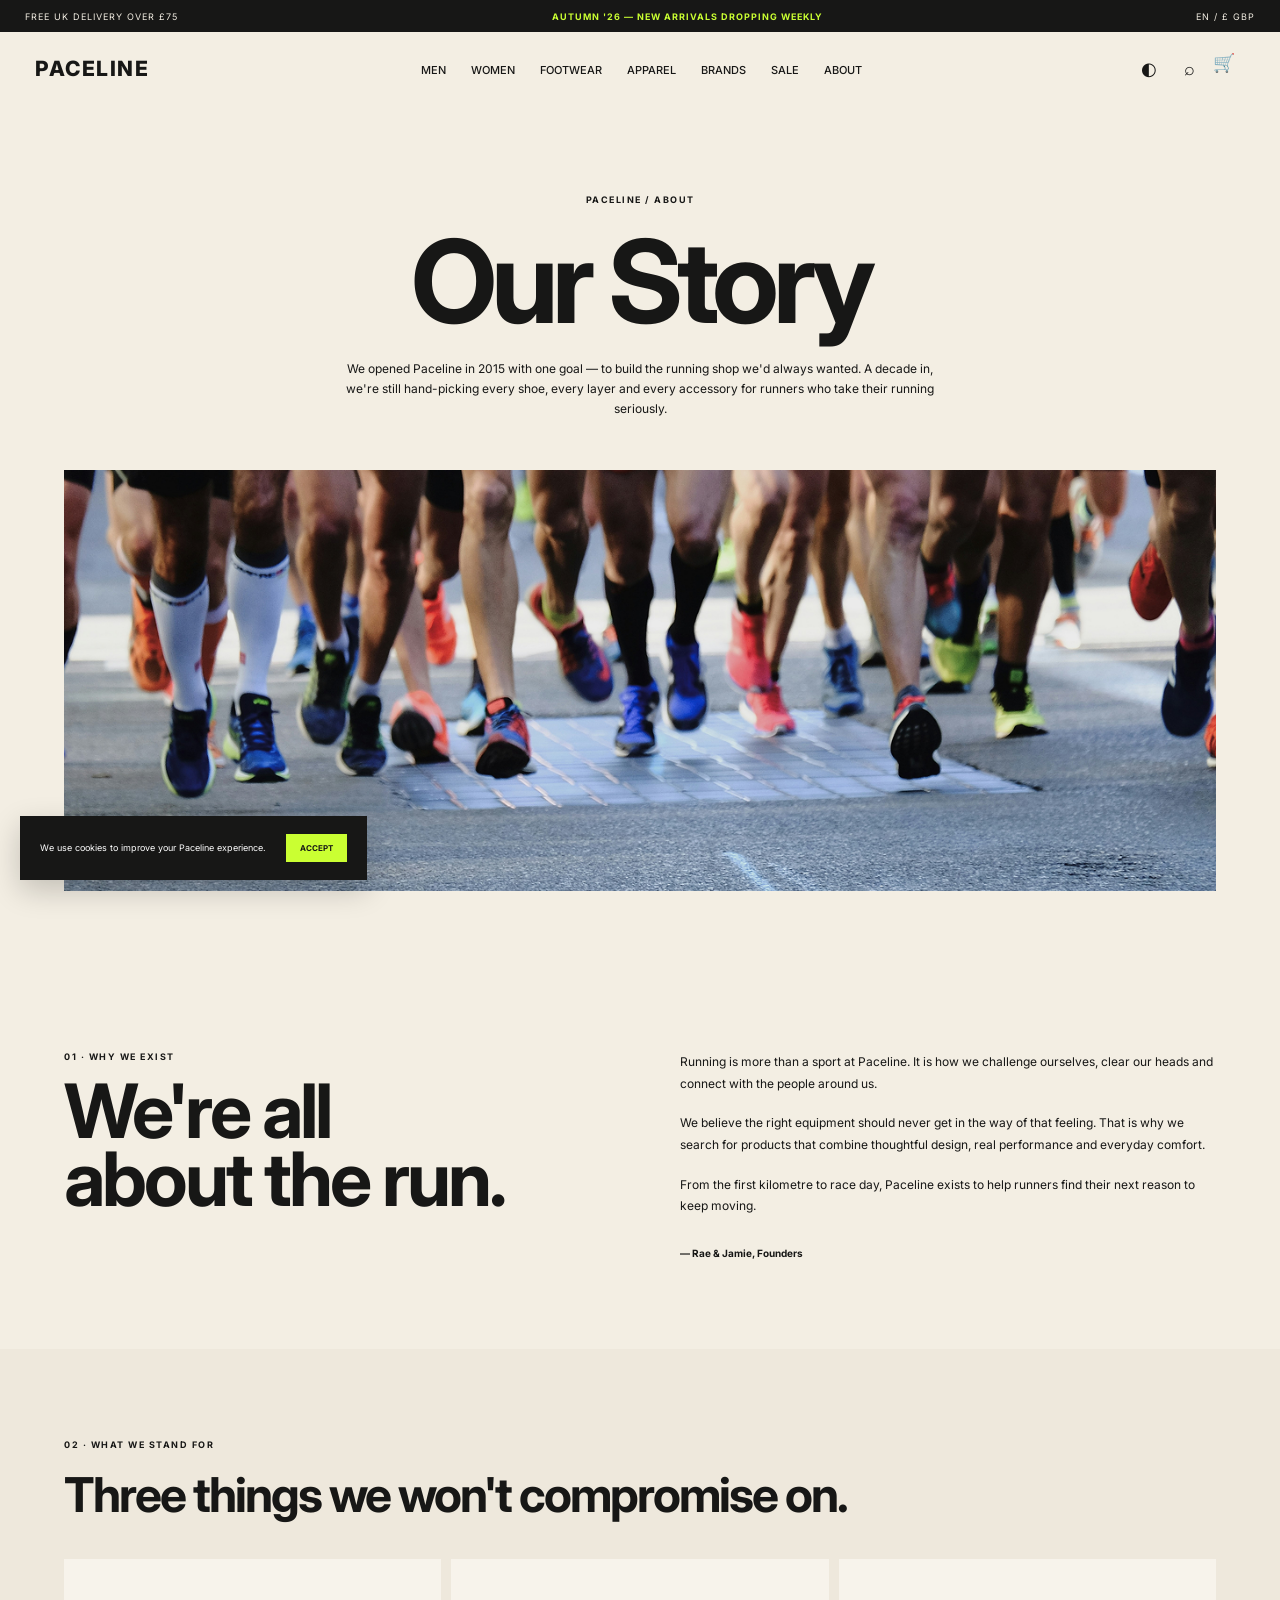
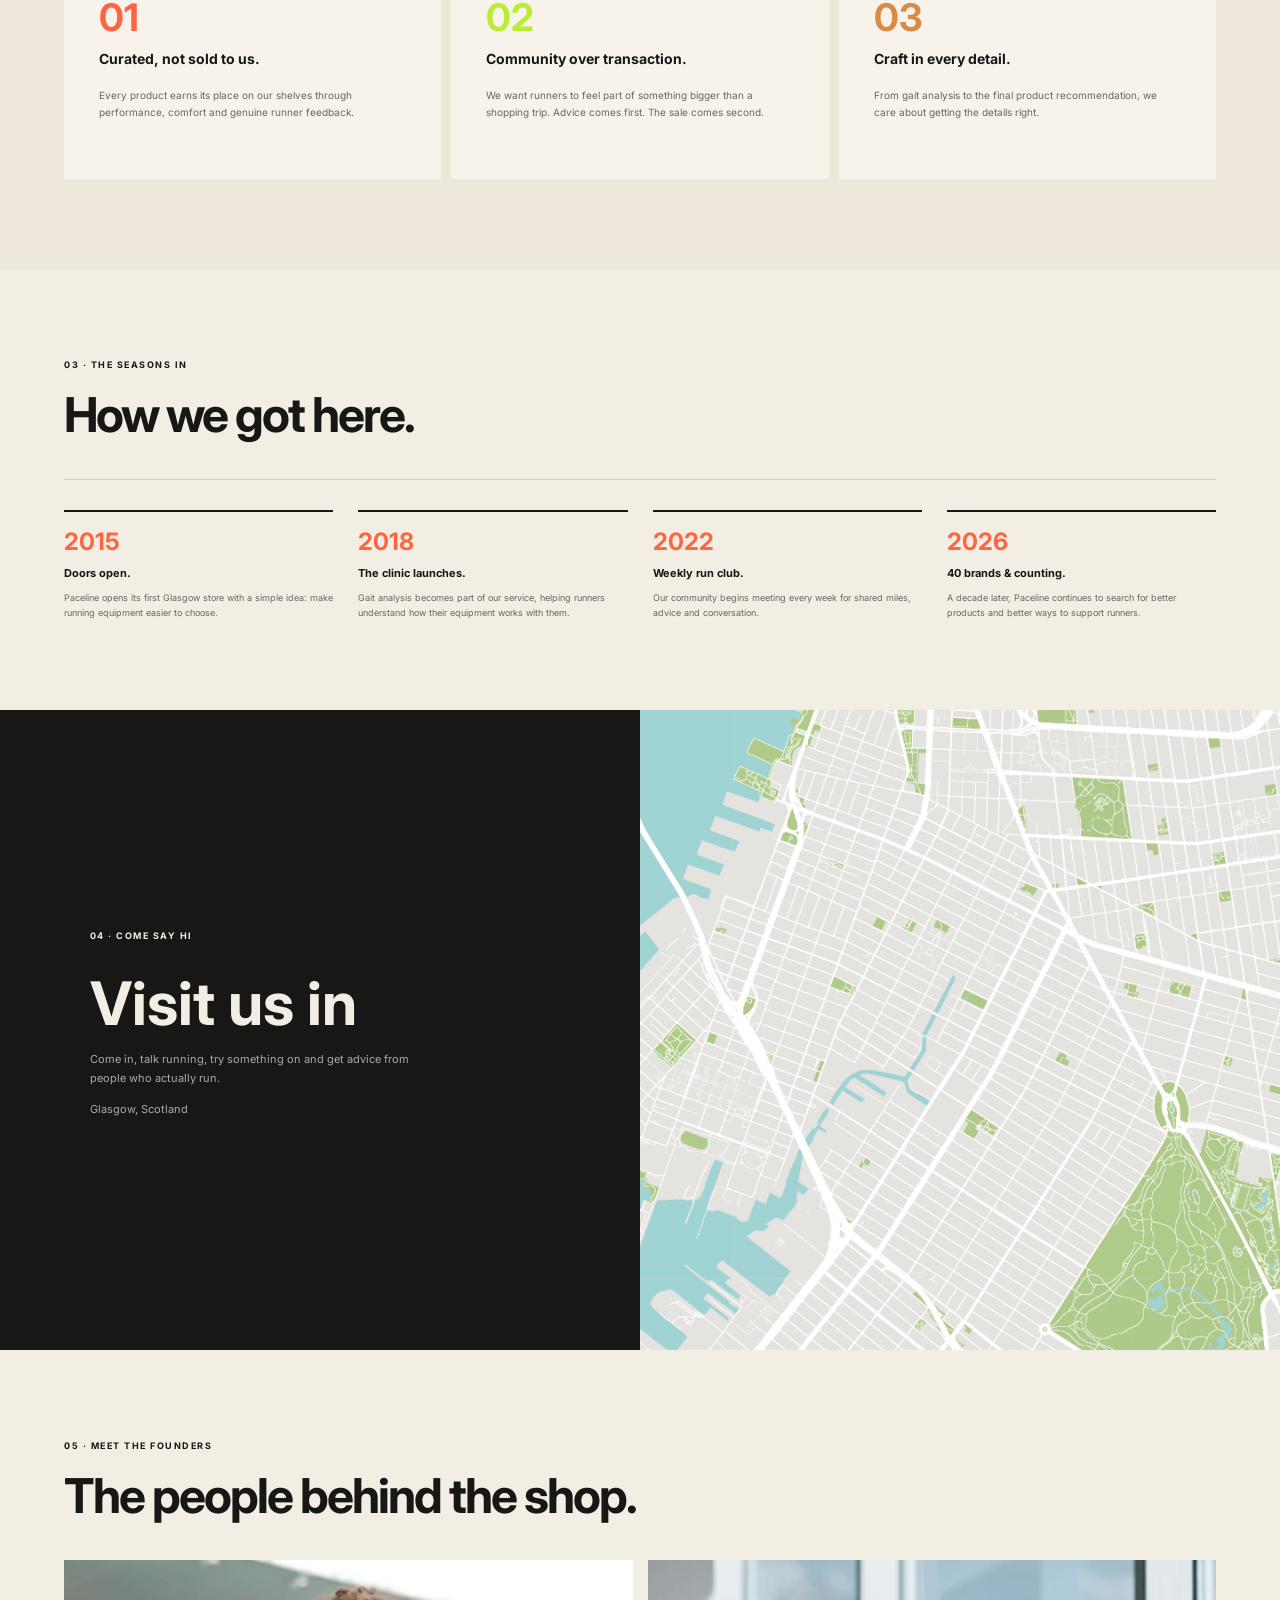
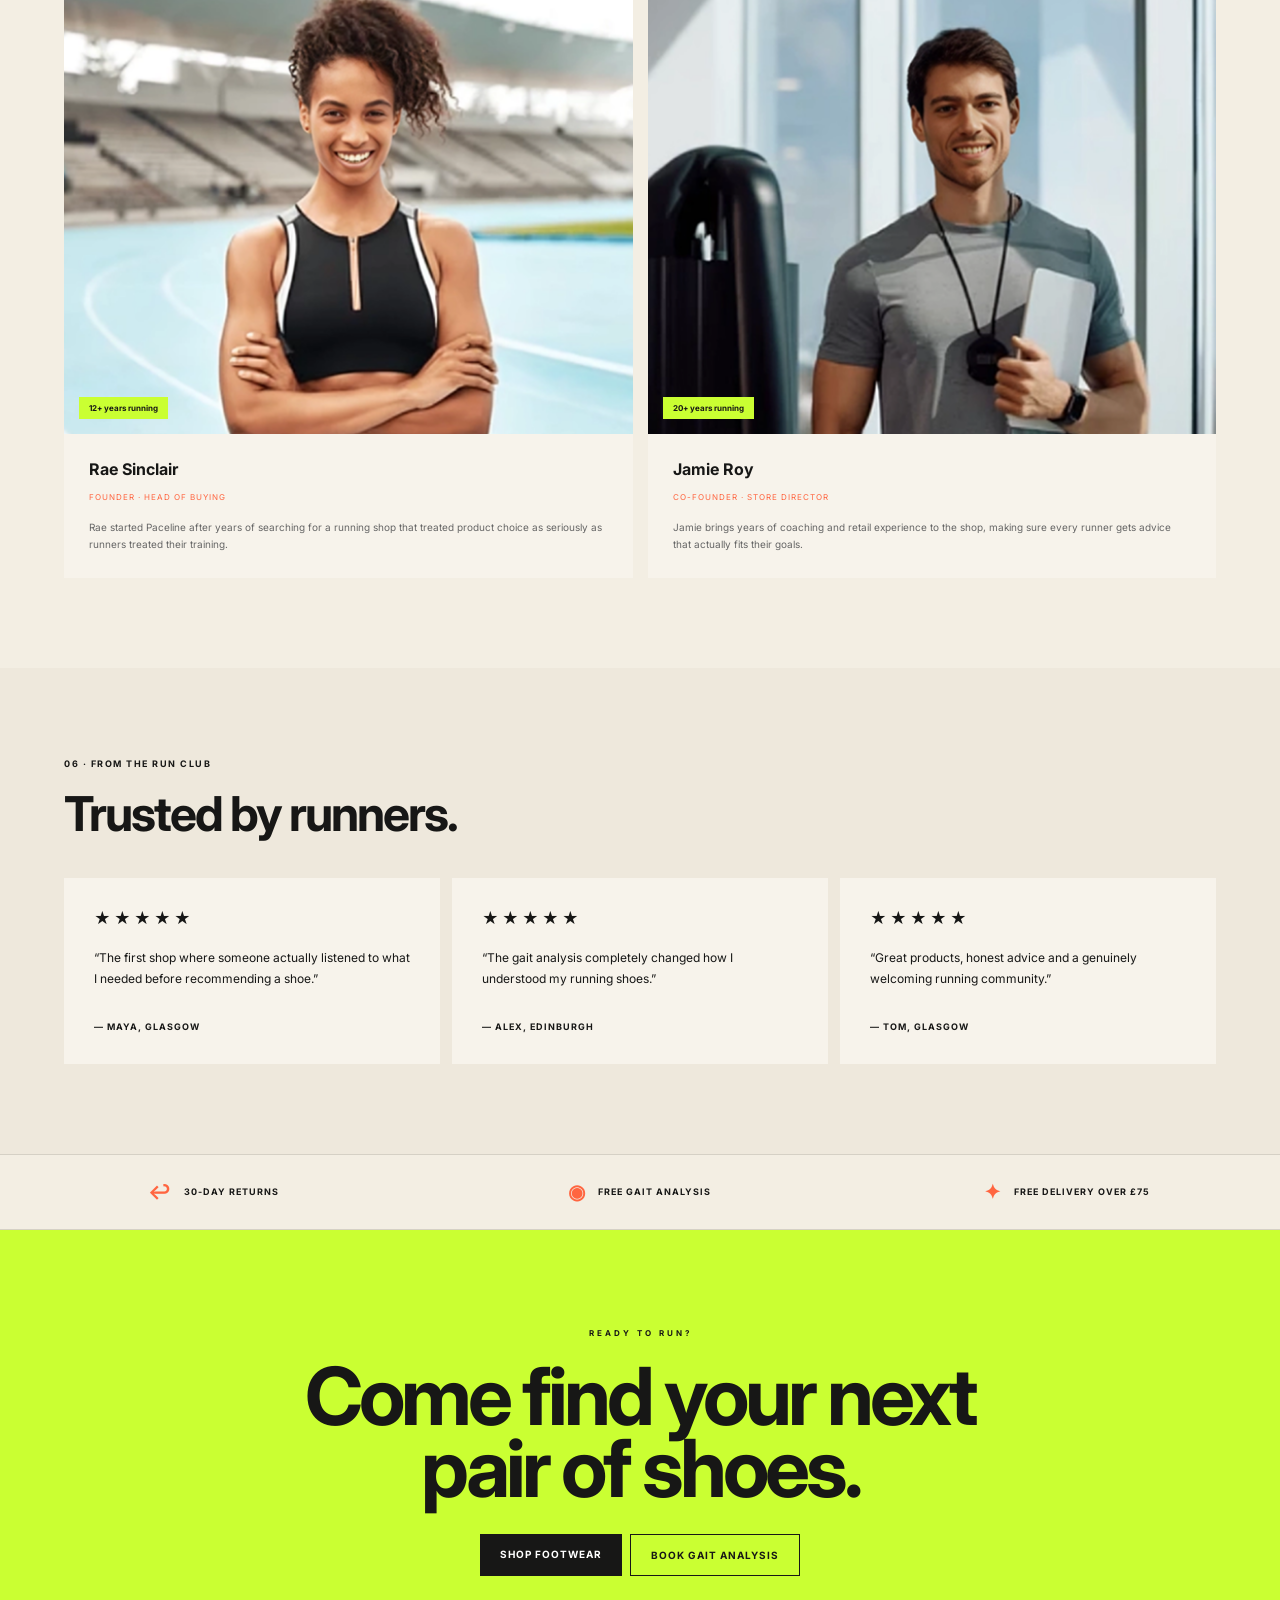
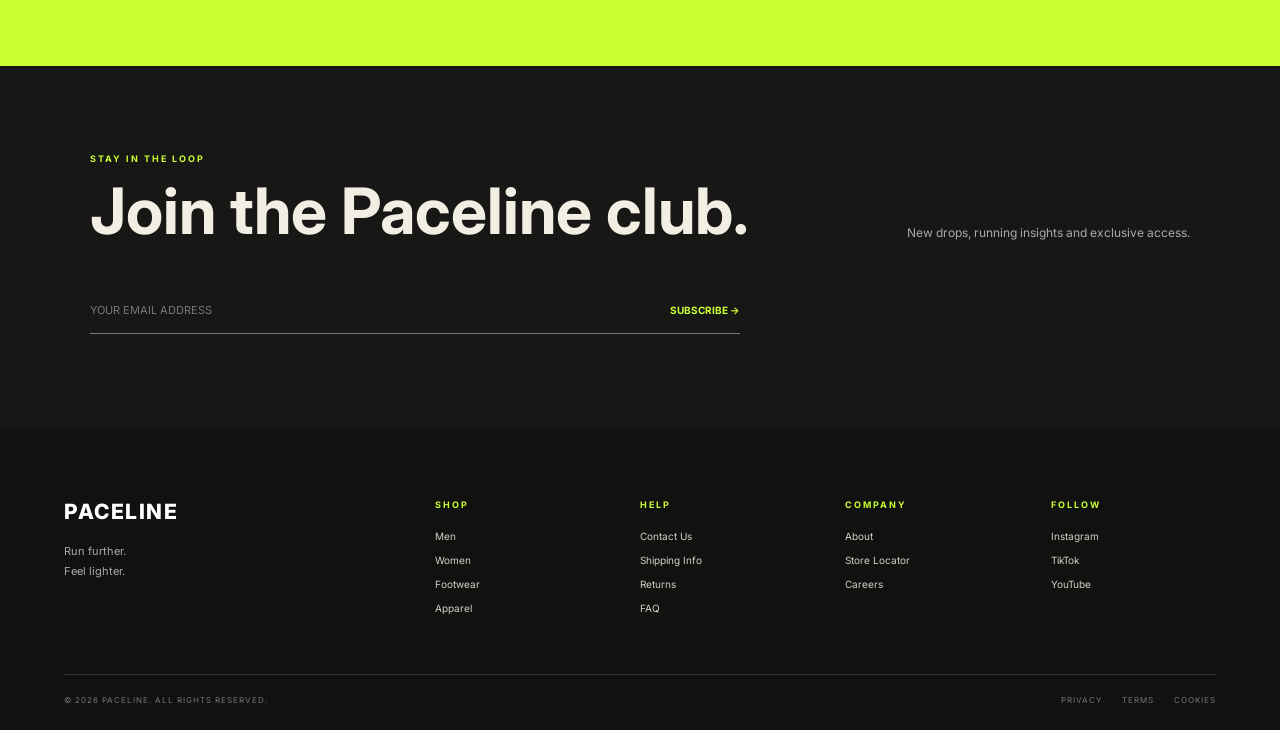
==== commit 0c02b9dc: "additional changes in about" ====
--- a/about.html
+++ b/about.html
@@ -80,7 +80,7 @@
             <a href="index.html#arrivals"
                 class="icon-btn"
                 aria-label="Shopping bag">
-                ♧
+                🛒
             </a>
 
             <button class="hamburger"
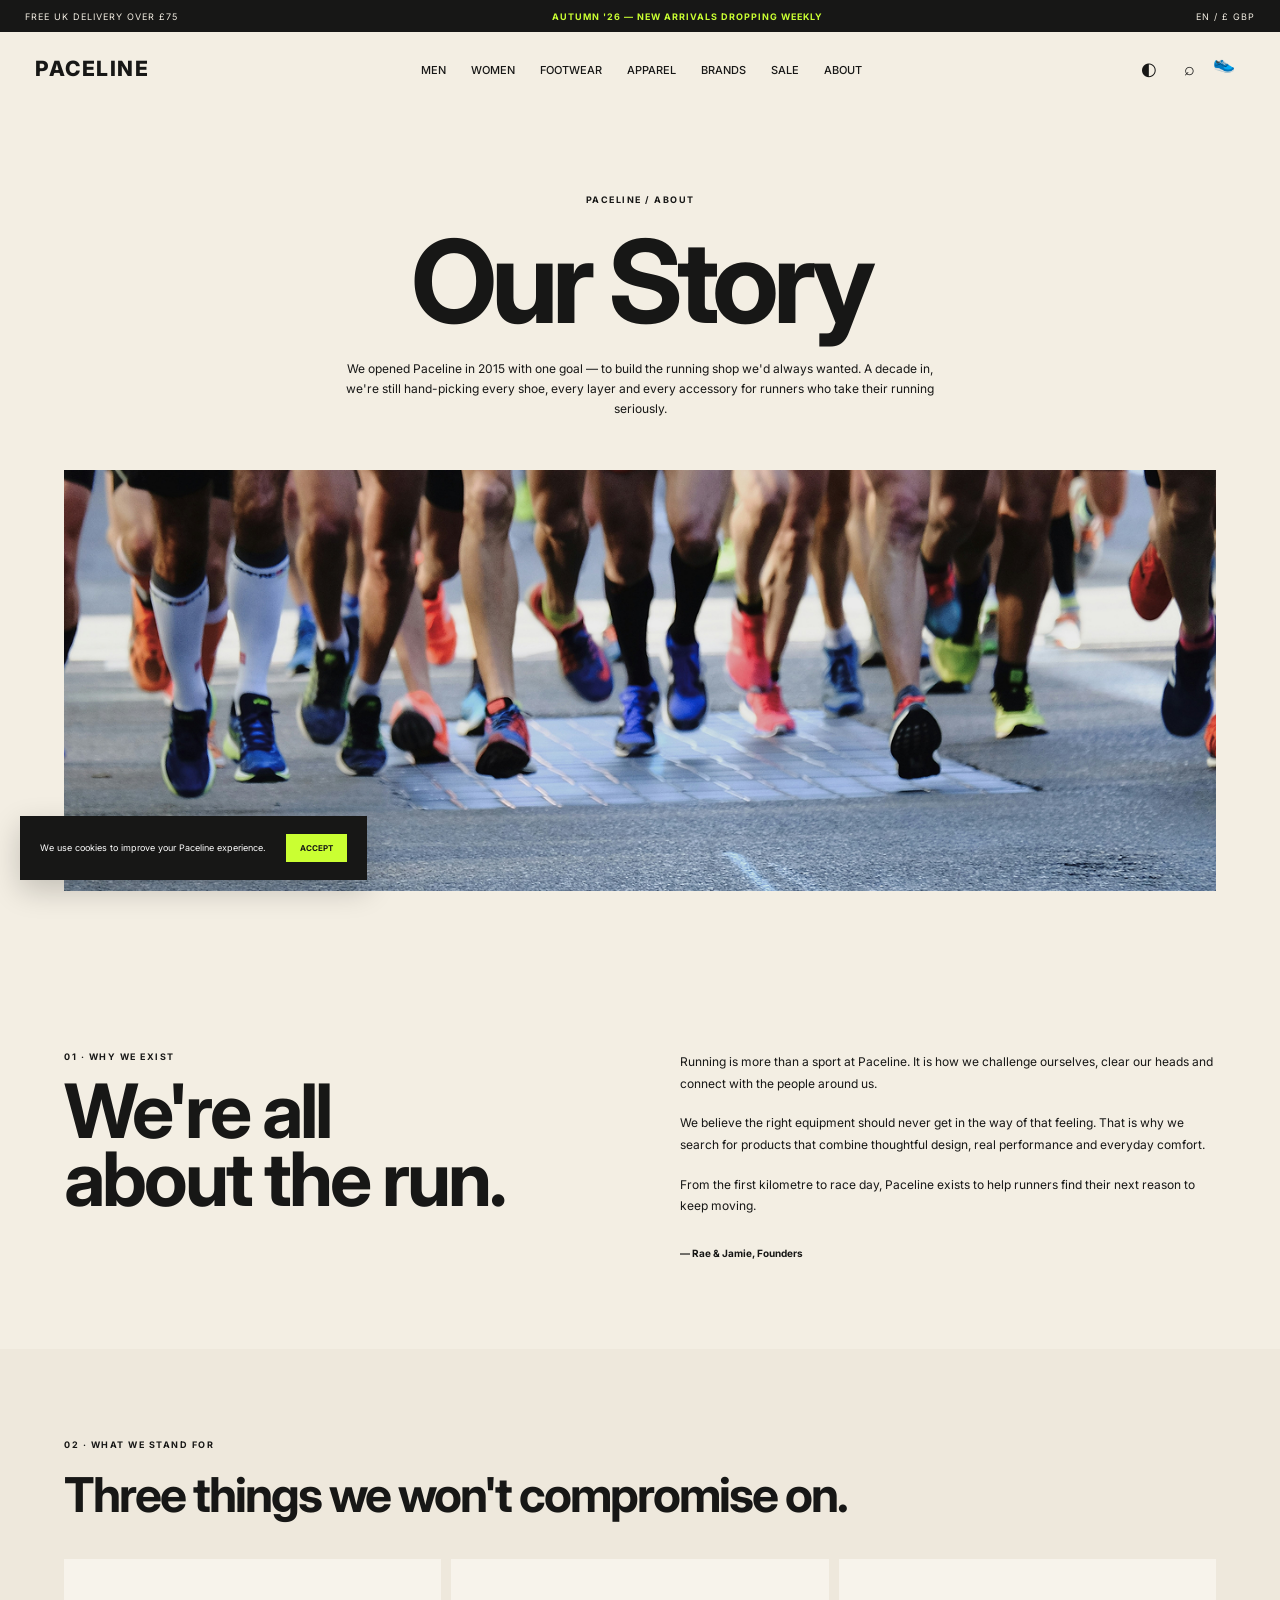
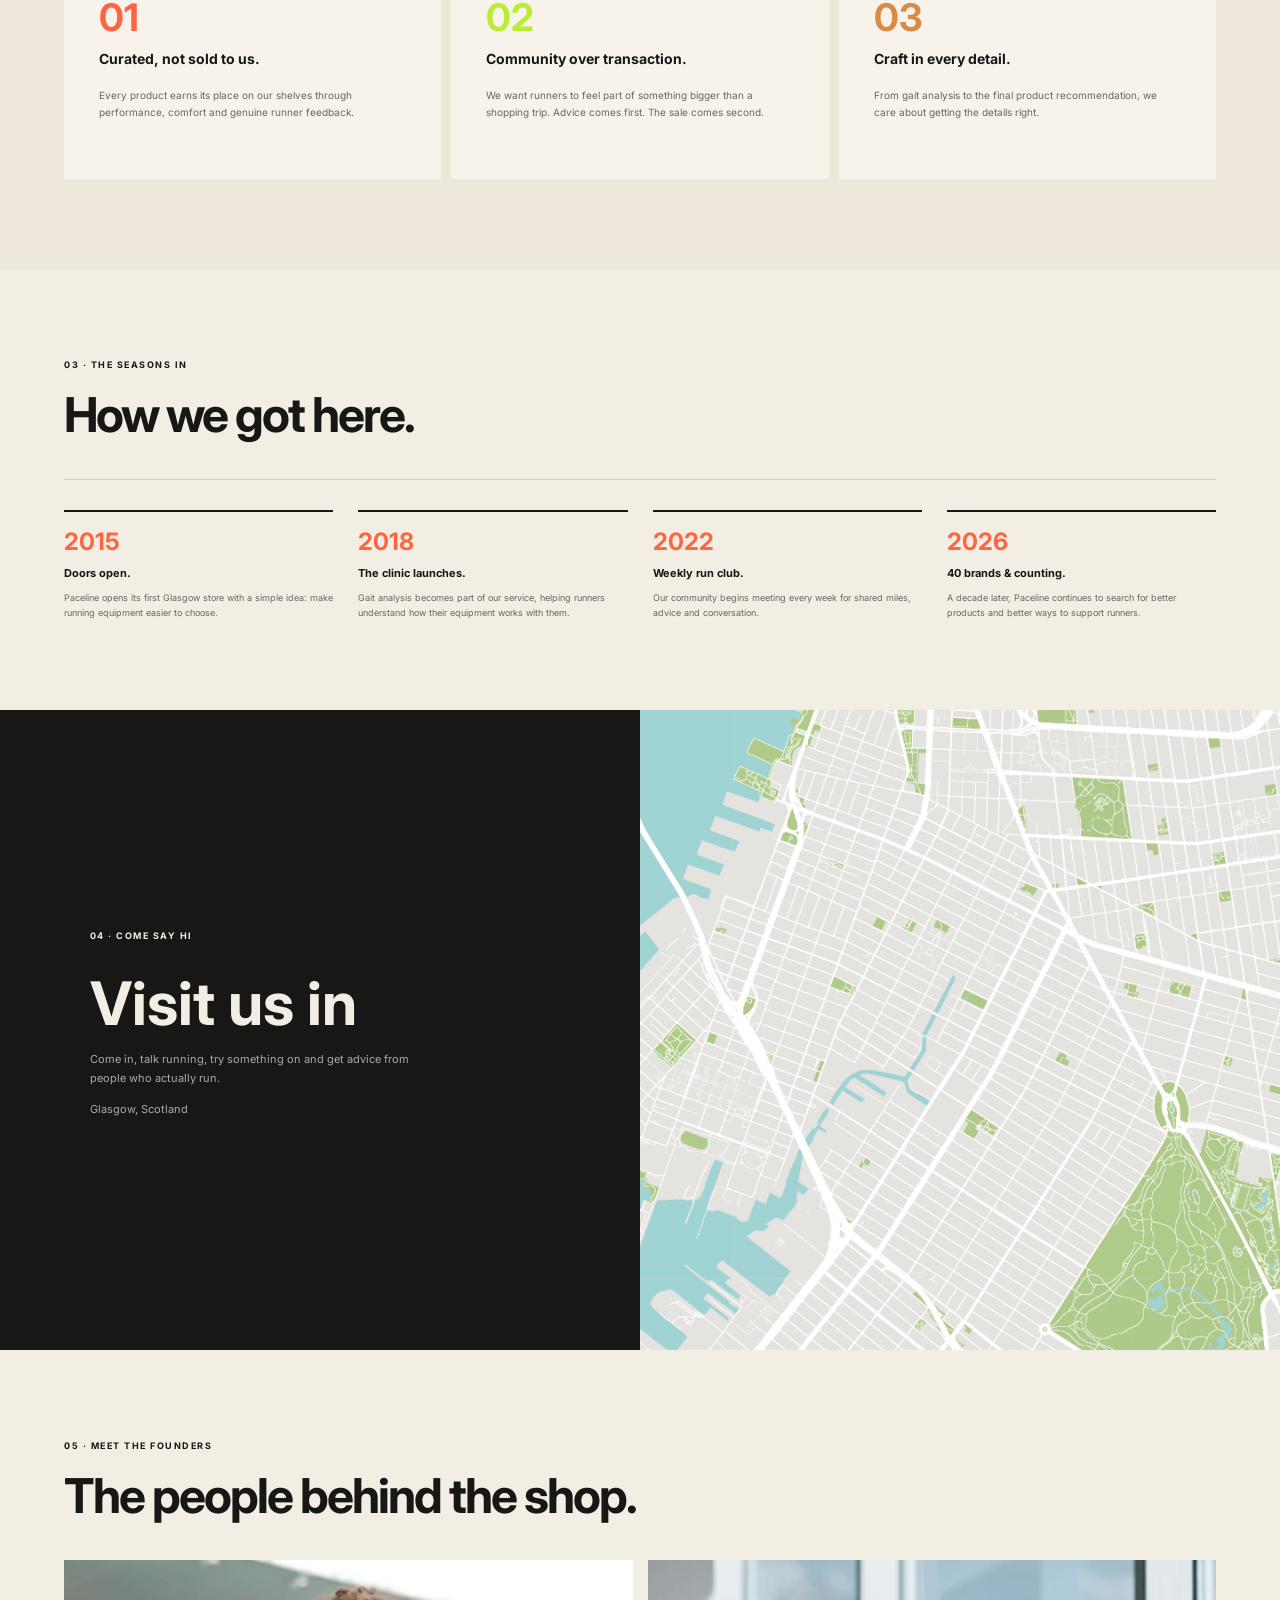
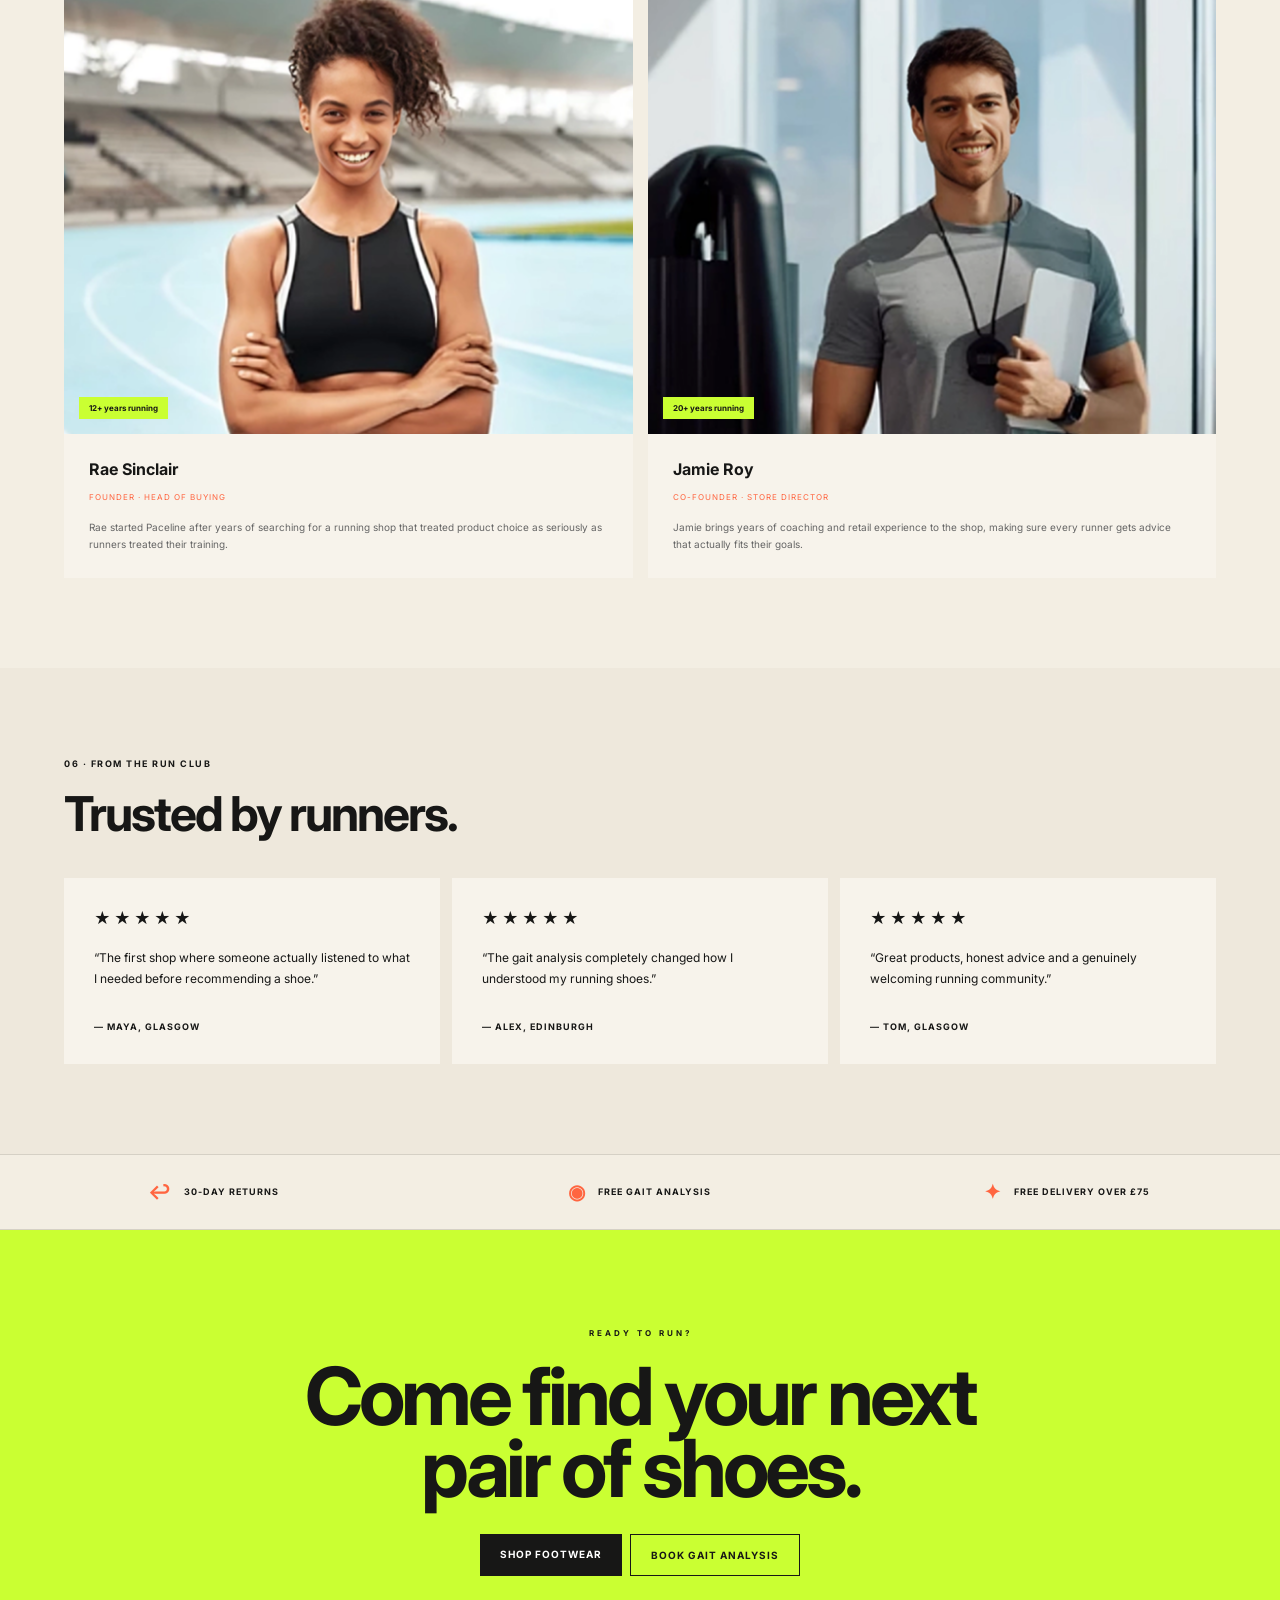
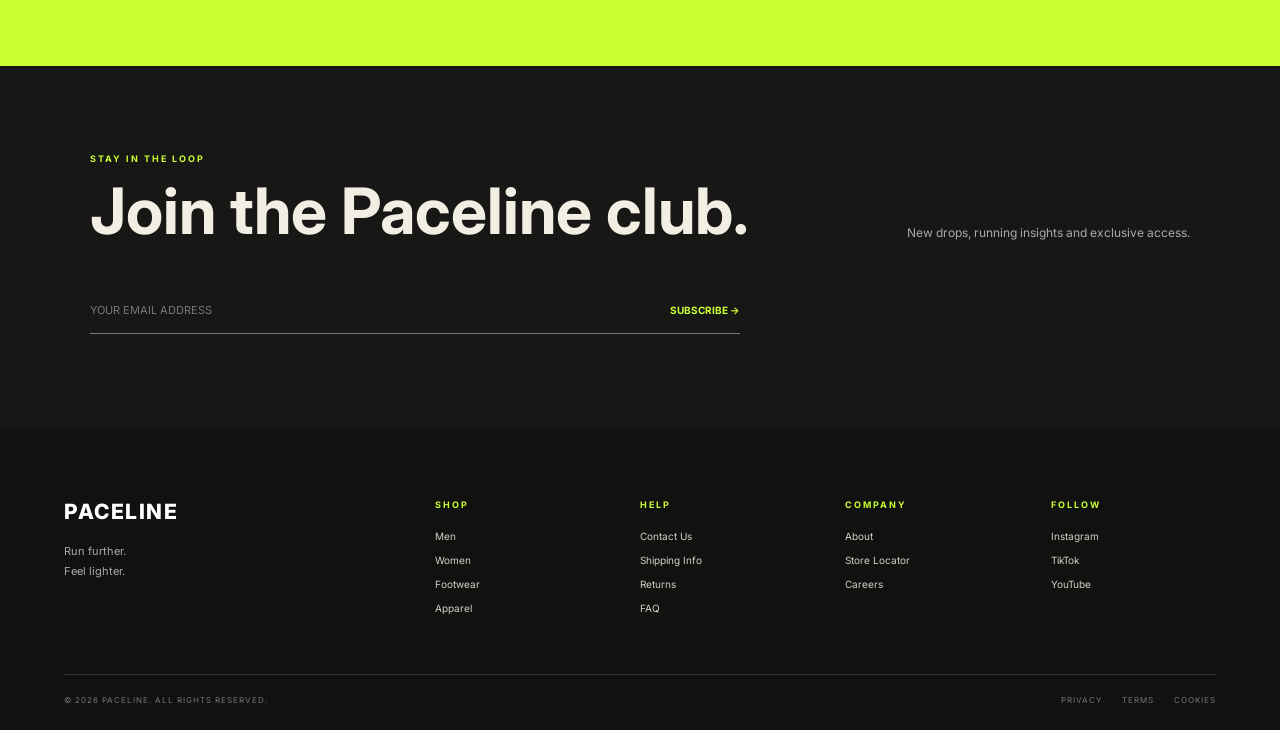
==== commit a5394a35: "additional changes in about" ====
--- a/about.html
+++ b/about.html
@@ -79,8 +79,8 @@
 
             <a href="index.html#arrivals"
                 class="icon-btn"
-                aria-label="Shopping bag">
-                🛒
+                aria-label="Arrivals">
+                👟
             </a>
 
             <button class="hamburger"
